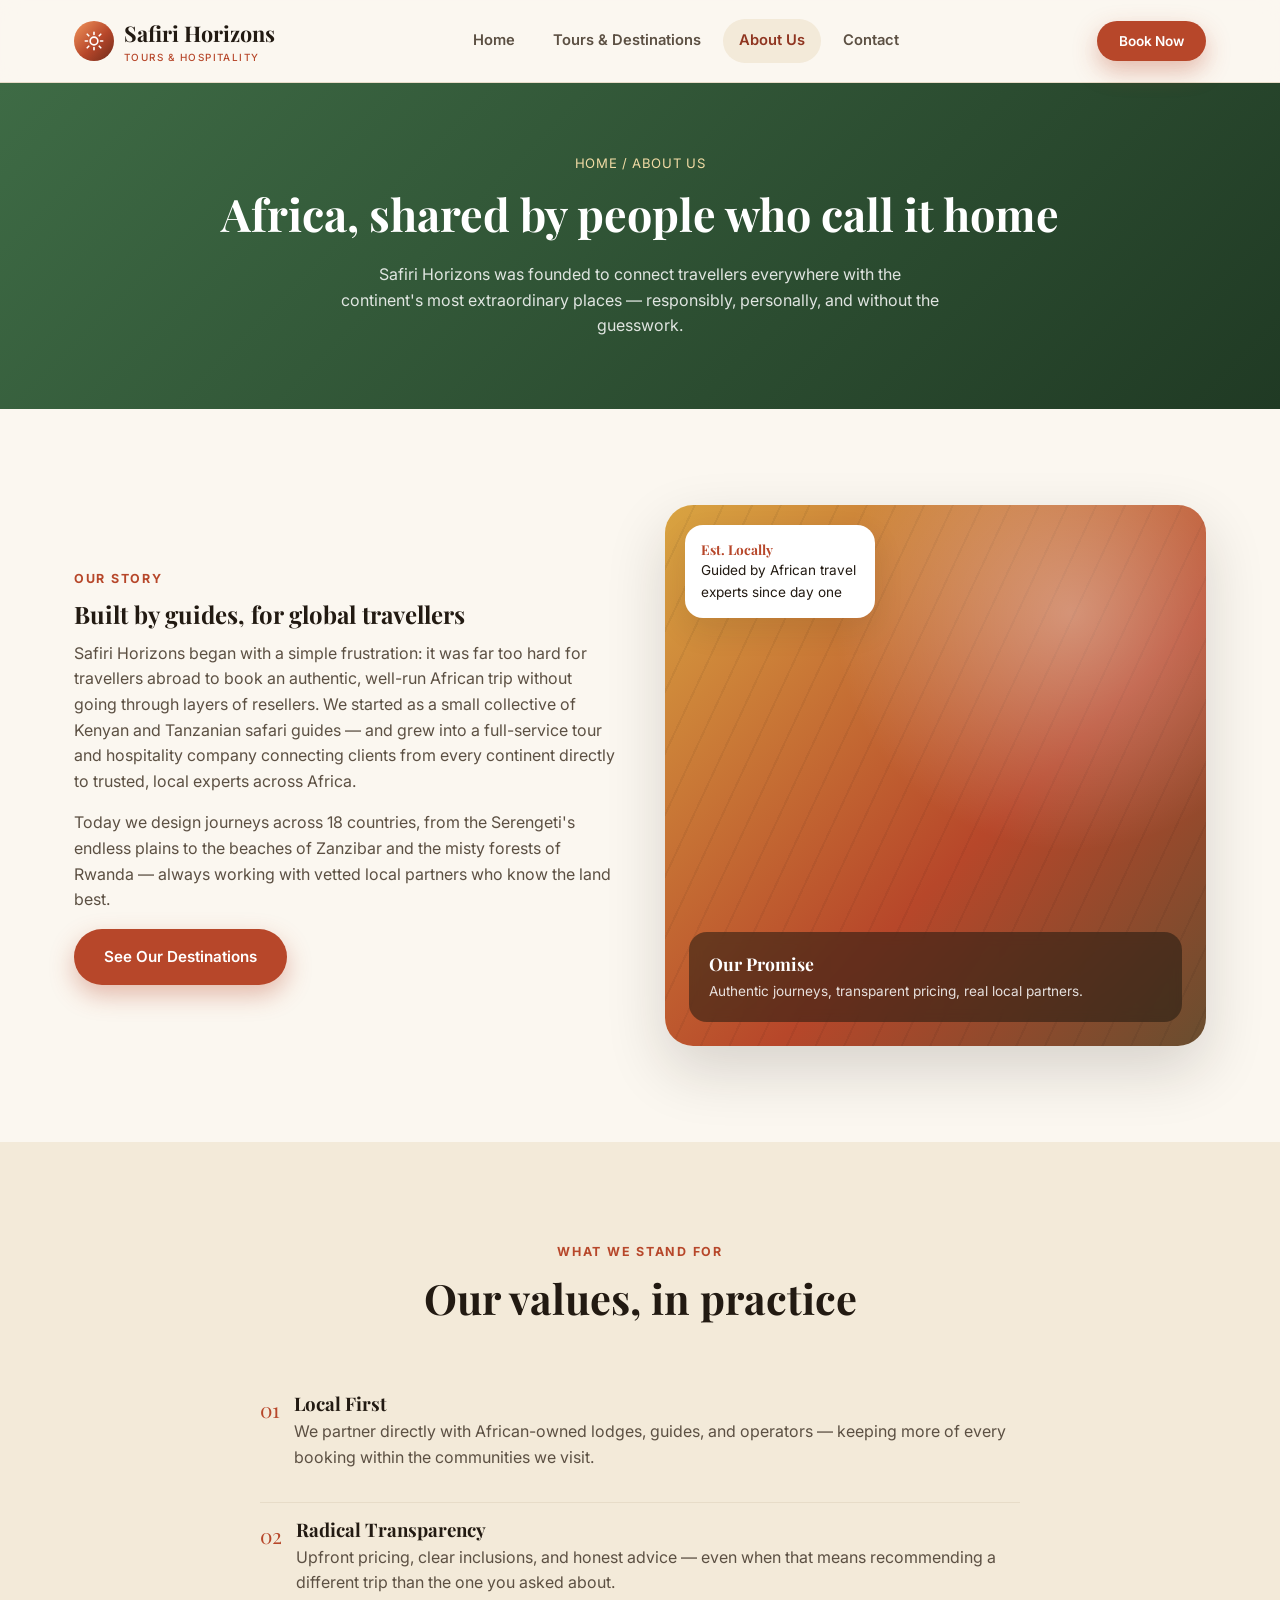
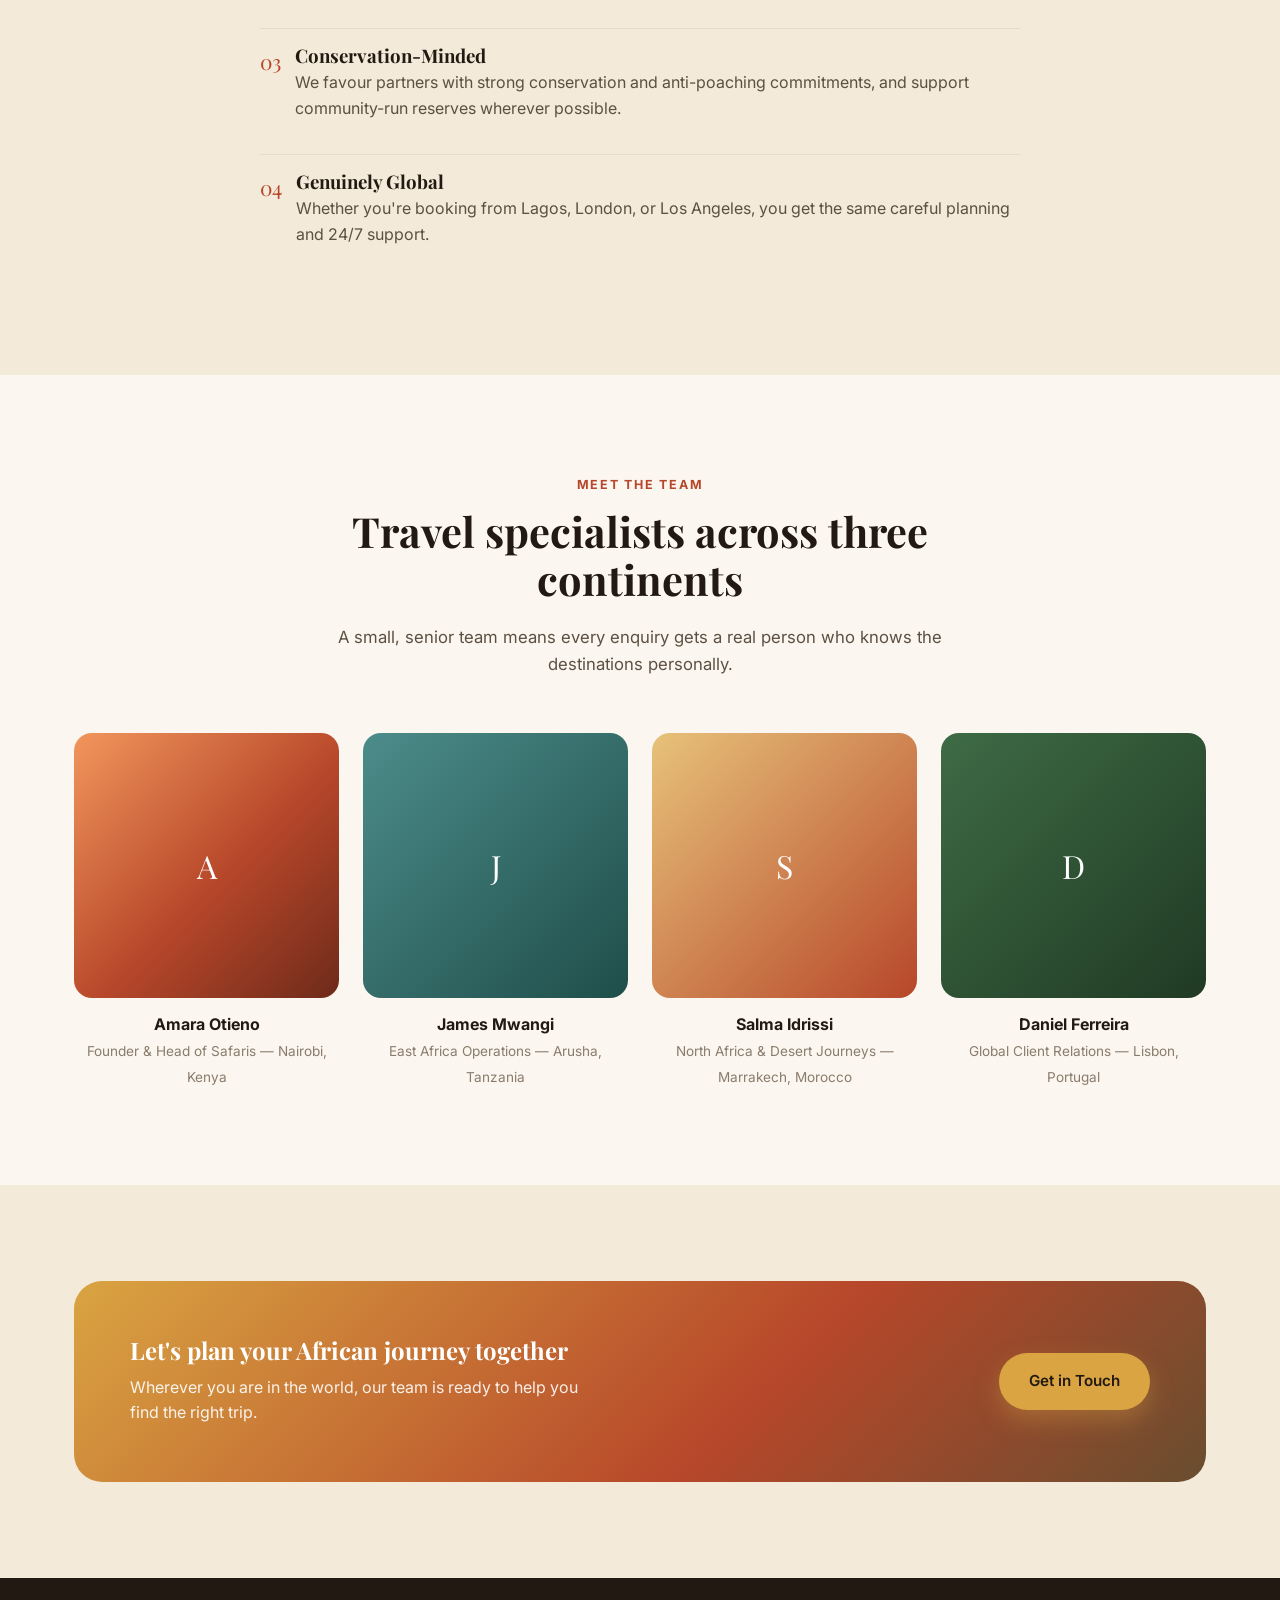
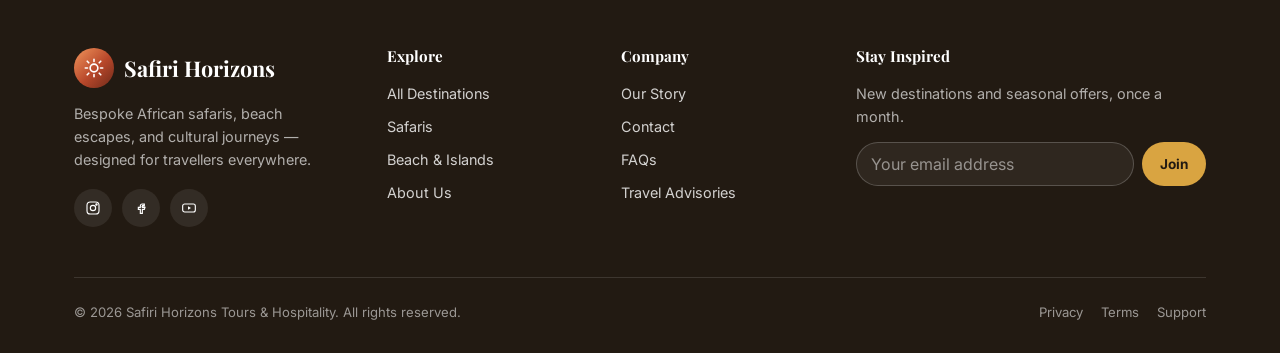
==== about.html @ d5311f16 "Build Safiri Horizons: a full tours & hospitality website Replace the placeholder portfolio page wit" ====
<!DOCTYPE html>
<html lang="en">
<head>
<meta charset="UTF-8">
<meta name="viewport" content="width=device-width, initial-scale=1.0">
<title>About Us — Safiri Horizons</title>
<meta name="description" content="Meet Safiri Horizons — a global tour operator specialising in bespoke African safaris, beach escapes, and cultural journeys.">
<meta name="theme-color" content="#B7472A">
<link rel="icon" href="data:image/svg+xml,%3Csvg xmlns='http://www.w3.org/2000/svg' viewBox='0 0 100 100'%3E%3Ccircle cx='50' cy='50' r='48' fill='%23B7472A'/%3E%3Ccircle cx='50' cy='50' r='24' fill='%23F1DBA5'/%3E%3C/svg%3E">
<link rel="preconnect" href="https://fonts.googleapis.com">
<link rel="preconnect" href="https://fonts.gstatic.com" crossorigin>
<link href="https://fonts.googleapis.com/css2?family=Playfair+Display:wght@600;700&family=Inter:wght@400;500;600;700&display=swap" rel="stylesheet">
<link rel="stylesheet" href="css/style.css">
</head>
<body>

<header class="site-header">
  <div class="container">
    <a href="index.html" class="brand">
      <span class="brand-mark">
        <svg viewBox="0 0 24 24" fill="none" stroke="#fff" stroke-width="1.8" stroke-linecap="round" stroke-linejoin="round"><circle cx="12" cy="12" r="4.2"/><path d="M12 2.5v2.4M12 19.1v2.4M4.6 4.6l1.7 1.7M17.7 17.7l1.7 1.7M2.5 12h2.4M19.1 12h2.4M4.6 19.4l1.7-1.7M17.7 6.3l1.7-1.7"/></svg>
      </span>
      <span>Safiri Horizons<small>Tours &amp; Hospitality</small></span>
    </a>
    <nav class="main-nav" id="main-nav">
      <a href="index.html">Home</a>
      <a href="tours.html">Tours &amp; Destinations</a>
      <a href="about.html" class="active">About Us</a>
      <a href="contact.html">Contact</a>
    </nav>
    <div class="header-actions">
      <button type="button" class="btn btn-primary btn-sm js-book-now-generic">Book Now</button>
      <button type="button" class="nav-toggle" aria-label="Toggle navigation" aria-controls="main-nav"><span></span></button>
    </div>
  </div>
</header>

<main>

  <section class="page-hero">
    <div class="container">
      <div class="breadcrumb">Home / About Us</div>
      <h1>Africa, shared by people who call it home</h1>
      <p>Safiri Horizons was founded to connect travellers everywhere with the continent's most extraordinary places — responsibly, personally, and without the guesswork.</p>
    </div>
  </section>

  <section class="section">
    <div class="container">
      <div class="split">
        <div>
          <span class="kicker">Our Story</span>
          <h2>Built by guides, for global travellers</h2>
          <p>Safiri Horizons began with a simple frustration: it was far too hard for travellers abroad to book an authentic, well-run African trip without going through layers of resellers. We started as a small collective of Kenyan and Tanzanian safari guides — and grew into a full-service tour and hospitality company connecting clients from every continent directly to trusted, local experts across Africa.</p>
          <p>Today we design journeys across 18 countries, from the Serengeti's endless plains to the beaches of Zanzibar and the misty forests of Rwanda — always working with vetted local partners who know the land best.</p>
          <div class="tour-actions">
            <a href="tours.html" class="btn btn-primary">See Our Destinations</a>
          </div>
        </div>
        <div>
          <div class="hero-visual" style="aspect-ratio:1/1;">
            <div class="hero-badge">
              <strong>Est. Locally</strong>
              Guided by African travel experts since day one
            </div>
            <div class="hero-visual-card">
              <strong>Our Promise</strong>
              <span>Authentic journeys, transparent pricing, real local partners.</span>
            </div>
          </div>
        </div>
      </div>
    </div>
  </section>

  <section class="section section-alt">
    <div class="container">
      <div class="section-head">
        <span class="kicker">What We Stand For</span>
        <h2>Our values, in practice</h2>
      </div>
      <ul class="value-list" style="max-width:760px;margin:0 auto;">
        <li><span class="value-num">01</span><div><h3 style="margin-bottom:4px;">Local First</h3><p>We partner directly with African-owned lodges, guides, and operators — keeping more of every booking within the communities we visit.</p></div></li>
        <li><span class="value-num">02</span><div><h3 style="margin-bottom:4px;">Radical Transparency</h3><p>Upfront pricing, clear inclusions, and honest advice — even when that means recommending a different trip than the one you asked about.</p></div></li>
        <li><span class="value-num">03</span><div><h3 style="margin-bottom:4px;">Conservation-Minded</h3><p>We favour partners with strong conservation and anti-poaching commitments, and support community-run reserves wherever possible.</p></div></li>
        <li><span class="value-num">04</span><div><h3 style="margin-bottom:4px;">Genuinely Global</h3><p>Whether you're booking from Lagos, London, or Los Angeles, you get the same careful planning and 24/7 support.</p></div></li>
      </ul>
    </div>
  </section>

  <section class="section">
    <div class="container">
      <div class="section-head">
        <span class="kicker">Meet the Team</span>
        <h2>Travel specialists across three continents</h2>
        <p>A small, senior team means every enquiry gets a real person who knows the destinations personally.</p>
      </div>
      <div class="team-grid">
        <div class="team-card reveal">
          <div class="team-avatar g-sunset">A</div>
          <strong>Amara Otieno</strong>
          <span>Founder &amp; Head of Safaris — Nairobi, Kenya</span>
        </div>
        <div class="team-card reveal">
          <div class="team-avatar g-ocean">J</div>
          <strong>James Mwangi</strong>
          <span>East Africa Operations — Arusha, Tanzania</span>
        </div>
        <div class="team-card reveal">
          <div class="team-avatar g-dune">S</div>
          <strong>Salma Idrissi</strong>
          <span>North Africa &amp; Desert Journeys — Marrakech, Morocco</span>
        </div>
        <div class="team-card reveal">
          <div class="team-avatar g-forest">D</div>
          <strong>Daniel Ferreira</strong>
          <span>Global Client Relations — Lisbon, Portugal</span>
        </div>
      </div>
    </div>
  </section>

  <section class="section section-alt">
    <div class="container">
      <div class="cta-banner reveal">
        <div>
          <h2>Let's plan your African journey together</h2>
          <p>Wherever you are in the world, our team is ready to help you find the right trip.</p>
        </div>
        <a href="contact.html" class="btn btn-accent">Get in Touch</a>
      </div>
    </div>
  </section>

</main>

<footer class="site-footer">
  <div class="container">
    <div class="footer-grid">
      <div class="footer-brand">
        <a href="index.html" class="brand" style="color:#fff;margin-bottom:14px;display:inline-flex;">
          <span class="brand-mark">
            <svg viewBox="0 0 24 24" fill="none" stroke="#fff" stroke-width="1.8" stroke-linecap="round" stroke-linejoin="round"><circle cx="12" cy="12" r="4.2"/><path d="M12 2.5v2.4M12 19.1v2.4M4.6 4.6l1.7 1.7M17.7 17.7l1.7 1.7M2.5 12h2.4M19.1 12h2.4M4.6 19.4l1.7-1.7M17.7 6.3l1.7-1.7"/></svg>
          </span>
          <span>Safiri Horizons</span>
        </a>
        <p>Bespoke African safaris, beach escapes, and cultural journeys — designed for travellers everywhere.</p>
        <div class="social-row">
          <a href="#" aria-label="Instagram"><svg viewBox="0 0 24 24" fill="none" stroke="#fff" stroke-width="1.7"><rect x="3" y="3" width="18" height="18" rx="5"/><circle cx="12" cy="12" r="4"/><circle cx="17.2" cy="6.8" r="1"/></svg></a>
          <a href="#" aria-label="Facebook"><svg viewBox="0 0 24 24" fill="none" stroke="#fff" stroke-width="1.7"><path d="M14 9h3V6h-3a3 3 0 0 0-3 3v2H8v3h3v6h3v-6h3l1-3h-4V9a1 1 0 0 1 1-1Z"/></svg></a>
          <a href="#" aria-label="YouTube"><svg viewBox="0 0 24 24" fill="none" stroke="#fff" stroke-width="1.7"><rect x="2.5" y="6" width="19" height="12" rx="3"/><path d="M10.5 9.5v5l4.5-2.5Z" fill="#fff" stroke="none"/></svg></a>
        </div>
      </div>
      <div>
        <h4>Explore</h4>
        <ul>
          <li><a href="tours.html">All Destinations</a></li>
          <li><a href="tours.html#tour-grid">Safaris</a></li>
          <li><a href="tours.html#tour-grid">Beach &amp; Islands</a></li>
          <li><a href="about.html">About Us</a></li>
        </ul>
      </div>
      <div>
        <h4>Company</h4>
        <ul>
          <li><a href="about.html">Our Story</a></li>
          <li><a href="contact.html">Contact</a></li>
          <li><a href="contact.html#faq">FAQs</a></li>
          <li><a href="contact.html">Travel Advisories</a></li>
        </ul>
      </div>
      <div>
        <h4>Stay Inspired</h4>
        <p style="font-size:0.9rem;color:rgba(255,255,255,0.65);">New destinations and seasonal offers, once a month.</p>
        <form class="newsletter-form" id="newsletter-form">
          <label for="newsletter-email" class="visually-hidden">Email address</label>
          <input id="newsletter-email" type="email" required placeholder="Your email address">
          <button type="submit" class="btn-sm">Join</button>
        </form>
      </div>
    </div>
    <div class="footer-bottom">
      <span>© <span id="year"></span> Safiri Horizons Tours &amp; Hospitality. All rights reserved.</span>
      <div class="footer-bottom-links">
        <a href="contact.html">Privacy</a>
        <a href="contact.html">Terms</a>
        <a href="contact.html">Support</a>
      </div>
    </div>
  </div>
</footer>

<div class="toast" id="toast"></div>

<!-- ===================== BOOKING MODAL ===================== -->
<div class="modal-overlay" id="booking-modal">
  <div class="modal-panel" role="dialog" aria-modal="true" aria-labelledby="modal-title-text">
    <button type="button" class="modal-close js-close-modal" aria-label="Close">✕</button>
    <div class="modal-header">
      <span class="kicker">Safiri Horizons</span>
      <h3 id="modal-title-text">Request This Journey</h3>
    </div>

    <div id="modal-detail" style="display:none;"></div>

    <div id="modal-form-pane">
      <form id="booking-form" novalidate>
        <div class="form-grid">
          <div class="field">
            <label for="booking-name">Full Name <span class="req">*</span></label>
            <input id="booking-name" name="name" type="text" required autocomplete="name">
          </div>
          <div class="field">
            <label for="booking-email">Email Address <span class="req">*</span></label>
            <input id="booking-email" name="email" type="email" required autocomplete="email">
          </div>
          <div class="field">
            <label for="booking-phone">Phone / WhatsApp</label>
            <input id="booking-phone" name="phone" type="tel" placeholder="+1 555 123 4567">
          </div>
          <div class="field">
            <label for="booking-country">Country of Residence <span class="req">*</span></label>
            <input id="booking-country" name="country" type="text" required autocomplete="country-name">
          </div>
          <div class="field full">
            <label for="booking-destination">Destination <span class="req">*</span></label>
            <select id="booking-destination" name="destination" required>
              <option value="" disabled selected>Select a destination</option>
            </select>
          </div>
          <div class="field">
            <label for="booking-travelers">Number of Travellers <span class="req">*</span></label>
            <input id="booking-travelers" name="travelers" type="number" min="1" max="20" value="2" required>
          </div>
          <div class="field">
            <label for="booking-month">Preferred Travel Month</label>
            <select id="booking-month" name="month">
              <option value="">Flexible / Not sure</option>
              <option>January</option><option>February</option><option>March</option>
              <option>April</option><option>May</option><option>June</option>
              <option>July</option><option>August</option><option>September</option>
              <option>October</option><option>November</option><option>December</option>
            </select>
          </div>
          <div class="field full">
            <label for="booking-budget">Approximate Budget (per person)</label>
            <select id="booking-budget" name="budget">
              <option value="">Prefer not to say</option>
              <option>Under $1,500</option>
              <option>$1,500 – $2,500</option>
              <option>$2,500 – $4,000</option>
              <option>$4,000+</option>
            </select>
          </div>
          <div class="field full">
            <label for="booking-message">Tell us more (dietary needs, special occasions, accessibility, etc.)</label>
            <textarea id="booking-message" name="message" rows="3"></textarea>
          </div>
        </div>
        <button type="submit" class="btn btn-primary btn-block">Submit Booking Request</button>
        <p class="form-note">We'll open your email app with this request pre-filled to <strong>bookings@safirihorizons.com</strong> — or reply within 24 hours if you email us directly.</p>
      </form>
    </div>

    <div class="form-success" id="modal-success">
      <div class="icon-ok"><svg viewBox="0 0 24 24" fill="none" stroke="currentColor" stroke-width="2.2" stroke-linecap="round" stroke-linejoin="round"><path d="M5 12l5 5L20 7"/></svg></div>
      <h3>Request Received!</h3>
      <p>Thank you for your interest in <strong id="success-destination"></strong>. Your reference number is:</p>
      <span class="ref-code" id="success-ref"></span>
      <p>A Safiri Horizons travel specialist will reach out within 24 hours. If your email app didn't open automatically, use the button below.</p>
      <div class="tour-actions" style="justify-content:center;">
        <a href="#" id="success-mailto" class="btn btn-outline">Email Us Directly</a>
        <button type="button" class="btn btn-primary js-close-modal">Done</button>
      </div>
    </div>
  </div>
</div>

<script src="js/main.js"></script>
</body>
</html>
---- css/style.css ----
/* ==========================================================================
   Safiri Horizons — Tours & Hospitality
   Stylesheet
   ========================================================================== */

:root {
  --color-bg: #FBF7F0;
  --color-bg-alt: #F3EAD9;
  --color-card: #FFFFFF;
  --color-ink: #221A12;
  --color-ink-soft: #5C5043;
  --color-ink-faint: #8A7C6C;
  --color-primary: #B7472A;
  --color-primary-dark: #8F3520;
  --color-primary-light: #E7C7BB;
  --color-secondary: #2F5233;
  --color-secondary-dark: #203A24;
  --color-accent: #D9A441;
  --color-accent-light: #F1DBA5;
  --color-sunset: #F2965C;
  --color-white: #FFFFFF;
  --color-border: #E7DCC8;

  --gradient-sunset: linear-gradient(135deg, #F2965C 0%, #B7472A 55%, #6E2A1A 100%);
  --gradient-savanna: linear-gradient(135deg, #D9A441 0%, #B7472A 60%, #2F5233 130%);
  --gradient-forest: linear-gradient(135deg, #3E6B45 0%, #203A24 100%);
  --gradient-gold: linear-gradient(135deg, #F1DBA5 0%, #D9A441 100%);
  --gradient-ocean: linear-gradient(135deg, #4C8C8A 0%, #1F4E4A 100%);
  --gradient-dune: linear-gradient(135deg, #E7C27A 0%, #B7472A 100%);

  --font-display: "Playfair Display", Georgia, "Times New Roman", serif;
  --font-body: "Inter", -apple-system, BlinkMacSystemFont, "Segoe UI", sans-serif;

  --radius-sm: 10px;
  --radius-md: 18px;
  --radius-lg: 28px;
  --radius-pill: 999px;

  --shadow-sm: 0 2px 10px rgba(34, 26, 18, 0.06);
  --shadow-md: 0 12px 30px rgba(34, 26, 18, 0.10);
  --shadow-lg: 0 24px 60px rgba(34, 26, 18, 0.16);

  --container: 1180px;
}

* { box-sizing: border-box; }
html { scroll-behavior: smooth; }

body {
  margin: 0;
  font-family: var(--font-body);
  color: var(--color-ink);
  background: var(--color-bg);
  line-height: 1.6;
  -webkit-font-smoothing: antialiased;
}

img { max-width: 100%; display: block; }
a { color: inherit; text-decoration: none; }
ul { list-style: none; margin: 0; padding: 0; }
button { font-family: inherit; cursor: pointer; }
input, select, textarea { font-family: inherit; font-size: 1rem; }

h1, h2, h3, h4 {
  font-family: var(--font-display);
  color: var(--color-ink);
  margin: 0 0 0.5em;
  line-height: 1.15;
  font-weight: 700;
}

p { margin: 0 0 1em; color: var(--color-ink-soft); }

.container {
  width: 100%;
  max-width: var(--container);
  margin: 0 auto;
  padding: 0 24px;
}

.visually-hidden {
  position: absolute !important;
  width: 1px; height: 1px;
  overflow: hidden;
  clip: rect(0 0 0 0);
  white-space: nowrap;
}

/* ---------- Buttons ---------- */
.btn {
  display: inline-flex;
  align-items: center;
  justify-content: center;
  gap: 8px;
  padding: 14px 28px;
  border-radius: var(--radius-pill);
  font-weight: 600;
  font-size: 0.95rem;
  border: 2px solid transparent;
  transition: transform 0.2s ease, box-shadow 0.2s ease, background 0.2s ease, color 0.2s ease;
  white-space: nowrap;
}
.btn:active { transform: translateY(1px); }

.btn-primary {
  background: var(--color-primary);
  color: var(--color-white);
  box-shadow: 0 10px 24px rgba(183, 71, 42, 0.35);
}
.btn-primary:hover { background: var(--color-primary-dark); box-shadow: 0 14px 30px rgba(183, 71, 42, 0.45); transform: translateY(-2px); }

.btn-accent {
  background: var(--color-accent);
  color: var(--color-ink);
  box-shadow: 0 10px 24px rgba(217, 164, 65, 0.35);
}
.btn-accent:hover { background: #c8932f; transform: translateY(-2px); }

.btn-outline {
  background: transparent;
  border-color: currentColor;
  color: var(--color-ink);
}
.btn-outline:hover { background: var(--color-ink); color: var(--color-white); }

.btn-outline-light {
  background: transparent;
  border-color: rgba(255,255,255,0.7);
  color: var(--color-white);
}
.btn-outline-light:hover { background: var(--color-white); color: var(--color-ink); }

.btn-sm { padding: 10px 20px; font-size: 0.85rem; }
.btn-block { width: 100%; }

/* ---------- Header ---------- */
.site-header {
  position: sticky;
  top: 0;
  z-index: 200;
  background: rgba(251, 247, 240, 0.9);
  backdrop-filter: blur(10px);
  border-bottom: 1px solid var(--color-border);
}
.site-header .container {
  display: flex;
  align-items: center;
  justify-content: space-between;
  height: 82px;
}

.brand {
  display: flex;
  align-items: center;
  gap: 10px;
  font-family: var(--font-display);
  font-weight: 700;
  font-size: 1.35rem;
  color: var(--color-ink);
}
.brand-mark {
  width: 40px; height: 40px;
  border-radius: 50%;
  background: var(--gradient-sunset);
  display: flex; align-items: center; justify-content: center;
  flex-shrink: 0;
}
.brand-mark svg { width: 22px; height: 22px; }
.brand span small {
  display: block;
  font-family: var(--font-body);
  font-weight: 500;
  font-size: 0.62rem;
  letter-spacing: 0.14em;
  text-transform: uppercase;
  color: var(--color-primary);
}

.main-nav {
  display: flex;
  align-items: center;
  gap: 6px;
}
.main-nav a {
  padding: 10px 16px;
  border-radius: var(--radius-pill);
  font-weight: 600;
  font-size: 0.92rem;
  color: var(--color-ink-soft);
  transition: background 0.2s, color 0.2s;
}
.main-nav a:hover,
.main-nav a.active {
  background: var(--color-bg-alt);
  color: var(--color-primary-dark);
}

.header-actions { display: flex; align-items: center; gap: 12px; }

.nav-toggle {
  display: none;
  background: none;
  border: none;
  width: 44px; height: 44px;
  border-radius: 10px;
  align-items: center;
  justify-content: center;
}
.nav-toggle:hover { background: var(--color-bg-alt); }
.nav-toggle span,
.nav-toggle span::before,
.nav-toggle span::after {
  content: "";
  display: block;
  width: 22px;
  height: 2px;
  background: var(--color-ink);
  position: relative;
  transition: 0.2s;
}
.nav-toggle span::before { position: absolute; top: -7px; }
.nav-toggle span::after { position: absolute; top: 7px; }

/* ---------- Hero ---------- */
.hero {
  position: relative;
  overflow: hidden;
  background: var(--gradient-sunset);
  color: var(--color-white);
  padding: 110px 0 160px;
}
.hero-sun {
  position: absolute;
  top: -60px; right: -60px;
  width: 320px; height: 320px;
  border-radius: 50%;
  background: radial-gradient(circle at 35% 35%, #FFE7B0, #D9A441 55%, rgba(217,164,65,0) 75%);
  opacity: 0.9;
}
.hero-skyline {
  position: absolute;
  left: 0; right: 0; bottom: -2px;
  width: 100%; height: auto;
  color: var(--color-bg);
}
.hero .container {
  position: relative;
  z-index: 2;
  display: grid;
  grid-template-columns: 1.1fr 0.9fr;
  gap: 40px;
  align-items: center;
}
.hero-kicker {
  display: inline-flex;
  align-items: center;
  gap: 8px;
  background: rgba(255,255,255,0.16);
  border: 1px solid rgba(255,255,255,0.35);
  padding: 8px 16px;
  border-radius: var(--radius-pill);
  font-size: 0.8rem;
  font-weight: 700;
  letter-spacing: 0.08em;
  text-transform: uppercase;
  margin-bottom: 24px;
}
.hero h1 {
  color: var(--color-white);
  font-size: clamp(2.4rem, 5vw, 3.8rem);
  margin-bottom: 20px;
}
.hero h1 em {
  font-style: italic;
  color: var(--color-accent-light);
}
.hero-lead {
  color: rgba(255,255,255,0.92);
  font-size: 1.15rem;
  max-width: 46ch;
  margin-bottom: 32px;
}
.hero-cta { display: flex; flex-wrap: wrap; gap: 14px; margin-bottom: 40px; }

.hero-trust {
  display: flex;
  flex-wrap: wrap;
  gap: 28px;
}
.hero-trust div strong {
  display: block;
  font-family: var(--font-display);
  font-size: 1.6rem;
}
.hero-trust div span {
  font-size: 0.8rem;
  text-transform: uppercase;
  letter-spacing: 0.06em;
  color: rgba(255,255,255,0.8);
}

.hero-visual {
  position: relative;
  aspect-ratio: 4/5;
  border-radius: var(--radius-lg);
  background: var(--gradient-savanna);
  box-shadow: var(--shadow-lg);
  overflow: hidden;
  display: flex;
  align-items: flex-end;
  padding: 24px;
}
.hero-visual::before {
  content: "";
  position: absolute; inset: 0;
  background:
    radial-gradient(circle at 75% 20%, rgba(255,255,255,0.35), transparent 40%),
    repeating-linear-gradient(115deg, rgba(0,0,0,0.05) 0 2px, transparent 2px 26px);
}
.hero-visual-card {
  position: relative;
  z-index: 2;
  background: rgba(34,26,18,0.55);
  backdrop-filter: blur(6px);
  color: var(--color-white);
  border-radius: var(--radius-md);
  padding: 18px 20px;
  width: 100%;
}
.hero-visual-card strong { display: block; font-family: var(--font-display); font-size: 1.1rem; }
.hero-visual-card span { font-size: 0.85rem; color: rgba(255,255,255,0.85); }
.hero-badge {
  position: absolute;
  top: 20px; left: 20px;
  z-index: 2;
  background: var(--color-white);
  color: var(--color-ink);
  border-radius: var(--radius-md);
  padding: 14px 16px;
  box-shadow: var(--shadow-md);
  font-size: 0.85rem;
  max-width: 190px;
}
.hero-badge strong { display: block; font-family: var(--font-display); color: var(--color-primary); }

/* ---------- Section basics ---------- */
.section { padding: 96px 0; }
.section-alt { background: var(--color-bg-alt); }
.section-dark {
  background: var(--gradient-forest);
  color: var(--color-white);
}
.section-dark h2, .section-dark h3 { color: var(--color-white); }
.section-dark p { color: rgba(255,255,255,0.8); }

.section-head {
  max-width: 640px;
  margin: 0 auto 56px;
  text-align: center;
}
.kicker {
  display: inline-block;
  font-weight: 700;
  font-size: 0.78rem;
  letter-spacing: 0.14em;
  text-transform: uppercase;
  color: var(--color-primary);
  margin-bottom: 12px;
}
.section-dark .kicker { color: var(--color-accent-light); }
.section-head h2 { font-size: clamp(1.8rem, 3.4vw, 2.6rem); }
.section-head p { font-size: 1.05rem; }

/* ---------- Stats strip ---------- */
.stats-strip {
  background: var(--color-ink);
  color: var(--color-white);
  padding: 36px 0;
}
.stats-strip .container {
  display: grid;
  grid-template-columns: repeat(4, 1fr);
  gap: 20px;
  text-align: center;
}
.stats-strip strong {
  display: block;
  font-family: var(--font-display);
  font-size: 2rem;
  color: var(--color-accent);
}
.stats-strip span {
  font-size: 0.82rem;
  letter-spacing: 0.04em;
  text-transform: uppercase;
  color: rgba(255,255,255,0.75);
}

/* ---------- Destination / tour cards ---------- */
.grid {
  display: grid;
  gap: 30px;
}
.grid-3 { grid-template-columns: repeat(3, 1fr); }
.grid-2 { grid-template-columns: repeat(2, 1fr); }

.tour-card {
  background: var(--color-card);
  border-radius: var(--radius-lg);
  overflow: hidden;
  box-shadow: var(--shadow-sm);
  transition: transform 0.25s ease, box-shadow 0.25s ease;
  display: flex;
  flex-direction: column;
  border: 1px solid var(--color-border);
}
.tour-card:hover { transform: translateY(-6px); box-shadow: var(--shadow-lg); }

.tour-media {
  position: relative;
  height: 210px;
  display: flex;
  align-items: flex-end;
  padding: 16px;
  color: var(--color-white);
}
.tour-media svg { width: 46px; height: 46px; opacity: 0.9; }
.tour-media-top {
  position: absolute;
  top: 14px; left: 14px; right: 14px;
  display: flex;
  justify-content: space-between;
  align-items: flex-start;
}
.tag-pill {
  background: rgba(255,255,255,0.92);
  color: var(--color-ink);
  font-size: 0.72rem;
  font-weight: 700;
  text-transform: uppercase;
  letter-spacing: 0.05em;
  padding: 6px 12px;
  border-radius: var(--radius-pill);
}
.price-pill {
  background: rgba(34,26,18,0.55);
  backdrop-filter: blur(4px);
  color: var(--color-white);
  font-size: 0.78rem;
  font-weight: 700;
  padding: 6px 12px;
  border-radius: var(--radius-pill);
}

.tour-body { padding: 22px 22px 24px; flex: 1; display: flex; flex-direction: column; }
.tour-country {
  font-size: 0.78rem;
  font-weight: 700;
  letter-spacing: 0.08em;
  text-transform: uppercase;
  color: var(--color-primary);
  margin-bottom: 6px;
}
.tour-body h3 { font-size: 1.3rem; margin-bottom: 8px; }
.tour-body p { font-size: 0.94rem; margin-bottom: 14px; }

.tour-meta {
  display: flex;
  gap: 16px;
  font-size: 0.82rem;
  color: var(--color-ink-faint);
  margin-bottom: 18px;
  flex-wrap: wrap;
}
.tour-meta span { display: inline-flex; align-items: center; gap: 6px; }
.tour-meta svg { width: 15px; height: 15px; }

.tour-actions {
  margin-top: auto;
  display: flex;
  gap: 10px;
}

/* gradient variants for media backgrounds */
.g-sunset { background: var(--gradient-sunset); }
.g-savanna { background: var(--gradient-savanna); }
.g-forest { background: var(--gradient-forest); }
.g-gold { background: var(--gradient-gold); color: var(--color-ink); }
.g-ocean { background: var(--gradient-ocean); }
.g-dune { background: var(--gradient-dune); }

/* ---------- Filters ---------- */
.filter-bar {
  display: flex;
  flex-wrap: wrap;
  gap: 10px;
  justify-content: center;
  margin-bottom: 44px;
}
.filter-btn {
  background: var(--color-card);
  border: 1px solid var(--color-border);
  padding: 10px 20px;
  border-radius: var(--radius-pill);
  font-weight: 600;
  font-size: 0.88rem;
  color: var(--color-ink-soft);
  transition: 0.2s;
}
.filter-btn:hover { border-color: var(--color-primary); color: var(--color-primary); }
.filter-btn.active { background: var(--color-primary); border-color: var(--color-primary); color: var(--color-white); }

.search-row {
  max-width: 480px;
  margin: 0 auto 32px;
  position: relative;
}
.search-row input {
  width: 100%;
  padding: 14px 18px 14px 46px;
  border-radius: var(--radius-pill);
  border: 1px solid var(--color-border);
  background: var(--color-card);
}
.search-row svg {
  position: absolute; left: 18px; top: 50%; transform: translateY(-50%);
  width: 18px; height: 18px; color: var(--color-ink-faint);
}

.empty-state {
  text-align: center;
  padding: 60px 20px;
  color: var(--color-ink-faint);
  display: none;
}
.empty-state.show { display: block; }

/* ---------- Why us / features ---------- */
.feature-grid {
  display: grid;
  grid-template-columns: repeat(4, 1fr);
  gap: 26px;
}
.feature-card {
  background: var(--color-card);
  border-radius: var(--radius-md);
  padding: 28px 24px;
  border: 1px solid var(--color-border);
}
.feature-icon {
  width: 52px; height: 52px;
  border-radius: 14px;
  background: var(--gradient-gold);
  display: flex; align-items: center; justify-content: center;
  margin-bottom: 18px;
}
.feature-icon svg { width: 26px; height: 26px; color: var(--color-primary-dark); }
.feature-card h3 { font-size: 1.05rem; margin-bottom: 8px; }
.feature-card p { font-size: 0.92rem; margin: 0; }

/* ---------- Process steps ---------- */
.steps {
  display: grid;
  grid-template-columns: repeat(4, 1fr);
  gap: 24px;
  counter-reset: step;
}
.step {
  position: relative;
  padding: 30px 22px;
  border-radius: var(--radius-md);
  background: rgba(255,255,255,0.06);
  border: 1px solid rgba(255,255,255,0.15);
}
.step::before {
  counter-increment: step;
  content: counter(step, decimal-leading-zero);
  font-family: var(--font-display);
  font-size: 2rem;
  color: var(--color-accent);
  display: block;
  margin-bottom: 14px;
}
.step h3 { font-size: 1.05rem; }
.step p { font-size: 0.9rem; margin: 0; }

/* ---------- Testimonials ---------- */
.testimonial-grid {
  display: grid;
  grid-template-columns: repeat(3, 1fr);
  gap: 26px;
}
.testimonial-card {
  background: var(--color-card);
  border-radius: var(--radius-md);
  padding: 28px;
  border: 1px solid var(--color-border);
  box-shadow: var(--shadow-sm);
}
.stars { color: var(--color-accent); letter-spacing: 2px; margin-bottom: 14px; font-size: 1rem; }
.testimonial-card p { font-style: italic; color: var(--color-ink); }
.testimonial-person { display: flex; align-items: center; gap: 12px; margin-top: 18px; }
.avatar-dot {
  width: 44px; height: 44px;
  border-radius: 50%;
  display: flex; align-items: center; justify-content: center;
  color: var(--color-white);
  font-family: var(--font-display);
  font-weight: 700;
  flex-shrink: 0;
}
.testimonial-person strong { display: block; font-size: 0.92rem; }
.testimonial-person span { font-size: 0.78rem; color: var(--color-ink-faint); }

/* ---------- CTA banner ---------- */
.cta-banner {
  background: var(--gradient-savanna);
  border-radius: var(--radius-lg);
  padding: 56px;
  color: var(--color-white);
  display: flex;
  align-items: center;
  justify-content: space-between;
  gap: 30px;
  flex-wrap: wrap;
}
.cta-banner h2 { color: var(--color-white); margin-bottom: 10px; }
.cta-banner p { color: rgba(255,255,255,0.9); margin: 0; max-width: 46ch; }

/* ---------- Forms ---------- */
.form-grid {
  display: grid;
  grid-template-columns: repeat(2, 1fr);
  gap: 18px;
}
.field { display: flex; flex-direction: column; gap: 6px; margin-bottom: 18px; }
.field.full { grid-column: 1 / -1; }
.field label { font-size: 0.85rem; font-weight: 600; color: var(--color-ink); }
.field .req { color: var(--color-primary); }
.field input,
.field select,
.field textarea {
  padding: 13px 16px;
  border-radius: var(--radius-sm);
  border: 1px solid var(--color-border);
  background: var(--color-white);
  color: var(--color-ink);
}
.field input:focus,
.field select:focus,
.field textarea:focus {
  outline: none;
  border-color: var(--color-primary);
  box-shadow: 0 0 0 3px rgba(183, 71, 42, 0.15);
}
.field textarea { resize: vertical; min-height: 100px; }
.field small { color: var(--color-ink-faint); font-size: 0.78rem; }
.form-note {
  font-size: 0.82rem;
  color: var(--color-ink-faint);
  margin-top: 4px;
}

.form-success {
  display: none;
  text-align: center;
  padding: 30px 10px 10px;
}
.form-success.show { display: block; }
.form-success .icon-ok {
  width: 64px; height: 64px;
  border-radius: 50%;
  background: var(--color-secondary);
  color: var(--color-white);
  display: flex; align-items: center; justify-content: center;
  margin: 0 auto 18px;
}
.form-success .icon-ok svg { width: 30px; height: 30px; }
.ref-code {
  display: inline-block;
  background: var(--color-bg-alt);
  padding: 8px 16px;
  border-radius: var(--radius-pill);
  font-weight: 700;
  letter-spacing: 0.06em;
  margin: 10px 0 18px;
}

/* ---------- Modal ---------- */
.modal-overlay {
  position: fixed; inset: 0;
  background: rgba(20, 15, 10, 0.6);
  display: none;
  align-items: flex-start;
  justify-content: center;
  padding: 40px 16px;
  overflow-y: auto;
  z-index: 500;
}
.modal-overlay.open { display: flex; }
.modal-panel {
  background: var(--color-bg);
  border-radius: var(--radius-lg);
  max-width: 760px;
  width: 100%;
  padding: 36px;
  position: relative;
  box-shadow: var(--shadow-lg);
  margin: auto 0;
}
.modal-close {
  position: absolute;
  top: 18px; right: 18px;
  width: 38px; height: 38px;
  border-radius: 50%;
  background: var(--color-bg-alt);
  border: none;
  display: flex; align-items: center; justify-content: center;
}
.modal-close:hover { background: var(--color-primary); color: var(--color-white); }
.modal-header { margin-bottom: 24px; padding-right: 40px; }
.modal-header .kicker { margin-bottom: 6px; }

/* ---------- Detail sheet inside modal ---------- */
.detail-highlights {
  display: grid;
  grid-template-columns: repeat(2, 1fr);
  gap: 8px 20px;
  margin: 16px 0 24px;
}
.detail-highlights li {
  font-size: 0.9rem;
  color: var(--color-ink-soft);
  display: flex;
  gap: 8px;
}
.detail-highlights li::before {
  content: "";
  width: 6px; height: 6px;
  border-radius: 50%;
  background: var(--color-primary);
  margin-top: 8px;
  flex-shrink: 0;
}

/* ---------- Page hero (interior pages) ---------- */
.page-hero {
  background: var(--gradient-forest);
  color: var(--color-white);
  padding: 70px 0;
  text-align: center;
}
.page-hero h1 { color: var(--color-white); font-size: clamp(2rem, 4vw, 2.8rem); }
.page-hero p { color: rgba(255,255,255,0.85); max-width: 60ch; margin: 0 auto; }
.breadcrumb {
  font-size: 0.82rem;
  letter-spacing: 0.05em;
  text-transform: uppercase;
  color: var(--color-accent-light);
  margin-bottom: 14px;
}

/* ---------- About page bits ---------- */
.split {
  display: grid;
  grid-template-columns: 1fr 1fr;
  gap: 50px;
  align-items: center;
}
.value-list li {
  display: flex;
  gap: 14px;
  padding: 16px 0;
  border-bottom: 1px solid var(--color-border);
}
.value-list li:last-child { border-bottom: none; }
.value-num {
  font-family: var(--font-display);
  color: var(--color-primary);
  font-size: 1.3rem;
  flex-shrink: 0;
}
.team-grid { display: grid; grid-template-columns: repeat(4, 1fr); gap: 24px; }
.team-card { text-align: center; }
.team-avatar {
  width: 100%;
  aspect-ratio: 1;
  border-radius: var(--radius-md);
  margin-bottom: 14px;
  display: flex; align-items: center; justify-content: center;
  color: var(--color-white);
  font-family: var(--font-display);
  font-size: 2rem;
}
.team-card strong { display: block; }
.team-card span { font-size: 0.85rem; color: var(--color-ink-faint); }

/* ---------- Contact page ---------- */
.contact-grid {
  display: grid;
  grid-template-columns: 1.1fr 0.9fr;
  gap: 46px;
}
.contact-info-card {
  background: var(--color-card);
  border: 1px solid var(--color-border);
  border-radius: var(--radius-md);
  padding: 24px;
  margin-bottom: 18px;
  display: flex;
  gap: 16px;
}
.contact-info-card .ic {
  width: 44px; height: 44px;
  border-radius: 12px;
  background: var(--gradient-gold);
  display: flex; align-items: center; justify-content: center;
  flex-shrink: 0;
}
.contact-info-card .ic svg { width: 22px; height: 22px; color: var(--color-primary-dark); }
.faq-item { border-bottom: 1px solid var(--color-border); padding: 18px 0; }
.faq-item h4 { font-size: 1rem; margin-bottom: 6px; }
.faq-item p { margin: 0; font-size: 0.92rem; }

/* ---------- Footer ---------- */
.site-footer {
  background: var(--color-ink);
  color: rgba(255,255,255,0.8);
  padding: 70px 0 30px;
}
.footer-grid {
  display: grid;
  grid-template-columns: 1.4fr 1fr 1fr 1.2fr;
  gap: 40px;
  margin-bottom: 50px;
}
.footer-grid h4 {
  color: var(--color-white);
  font-size: 0.95rem;
  margin-bottom: 16px;
}
.footer-grid ul li { margin-bottom: 10px; font-size: 0.9rem; }
.footer-grid ul li a:hover { color: var(--color-accent); }
.footer-brand p { color: rgba(255,255,255,0.65); font-size: 0.9rem; max-width: 34ch; }
.social-row { display: flex; gap: 10px; margin-top: 18px; }
.social-row a {
  width: 38px; height: 38px;
  border-radius: 50%;
  background: rgba(255,255,255,0.08);
  display: flex; align-items: center; justify-content: center;
}
.social-row a:hover { background: var(--color-primary); }
.social-row svg { width: 16px; height: 16px; }

.newsletter-form { display: flex; gap: 8px; margin-top: 6px; }
.newsletter-form input {
  flex: 1;
  padding: 11px 14px;
  border-radius: var(--radius-pill);
  border: 1px solid rgba(255,255,255,0.2);
  background: rgba(255,255,255,0.06);
  color: var(--color-white);
}
.newsletter-form input::placeholder { color: rgba(255,255,255,0.5); }
.newsletter-form button {
  background: var(--color-accent);
  color: var(--color-ink);
  border: none;
  border-radius: var(--radius-pill);
  padding: 0 18px;
  font-weight: 700;
}

.footer-bottom {
  border-top: 1px solid rgba(255,255,255,0.12);
  padding-top: 24px;
  display: flex;
  justify-content: space-between;
  flex-wrap: wrap;
  gap: 12px;
  font-size: 0.82rem;
  color: rgba(255,255,255,0.55);
}
.footer-bottom-links { display: flex; gap: 18px; }

/* ---------- Reveal animation ---------- */
.reveal {
  opacity: 0;
  transform: translateY(24px);
  transition: opacity 0.6s ease, transform 0.6s ease;
}
.reveal.in { opacity: 1; transform: translateY(0); }

/* ---------- Toast ---------- */
.toast {
  position: fixed;
  bottom: 24px; left: 50%;
  transform: translate(-50%, 20px);
  background: var(--color-ink);
  color: var(--color-white);
  padding: 14px 22px;
  border-radius: var(--radius-pill);
  font-size: 0.88rem;
  box-shadow: var(--shadow-md);
  opacity: 0;
  pointer-events: none;
  transition: 0.3s;
  z-index: 600;
}
.toast.show { opacity: 1; transform: translate(-50%, 0); }

/* ==========================================================================
   Responsive
   ========================================================================== */
@media (max-width: 980px) {
  .grid-3 { grid-template-columns: repeat(2, 1fr); }
  .feature-grid { grid-template-columns: repeat(2, 1fr); }
  .steps { grid-template-columns: repeat(2, 1fr); }
  .testimonial-grid { grid-template-columns: 1fr 1fr; }
  .team-grid { grid-template-columns: repeat(2, 1fr); }
  .footer-grid { grid-template-columns: 1fr 1fr; }
  .hero .container { grid-template-columns: 1fr; }
  .hero-visual { max-width: 460px; }
  .split { grid-template-columns: 1fr; }
  .contact-grid { grid-template-columns: 1fr; }
  .stats-strip .container { grid-template-columns: repeat(2, 1fr); }
}

@media (max-width: 680px) {
  .main-nav, .header-actions .btn { display: none; }
  .nav-toggle { display: flex; }
  .site-header.nav-open .main-nav {
    display: flex;
    position: absolute;
    top: 82px; left: 0; right: 0;
    background: var(--color-bg);
    flex-direction: column;
    padding: 12px 24px 24px;
    border-bottom: 1px solid var(--color-border);
  }
  .grid-3, .grid-2 { grid-template-columns: 1fr; }
  .feature-grid { grid-template-columns: 1fr; }
  .steps { grid-template-columns: 1fr; }
  .testimonial-grid { grid-template-columns: 1fr; }
  .team-grid { grid-template-columns: 1fr; }
  .footer-grid { grid-template-columns: 1fr; }
  .form-grid { grid-template-columns: 1fr; }
  .cta-banner { padding: 36px; text-align: center; justify-content: center; }
  .section { padding: 64px 0; }
  .hero { padding: 80px 0 110px; }
  .modal-panel { padding: 26px; }
  .stats-strip .container { grid-template-columns: 1fr 1fr; }
}
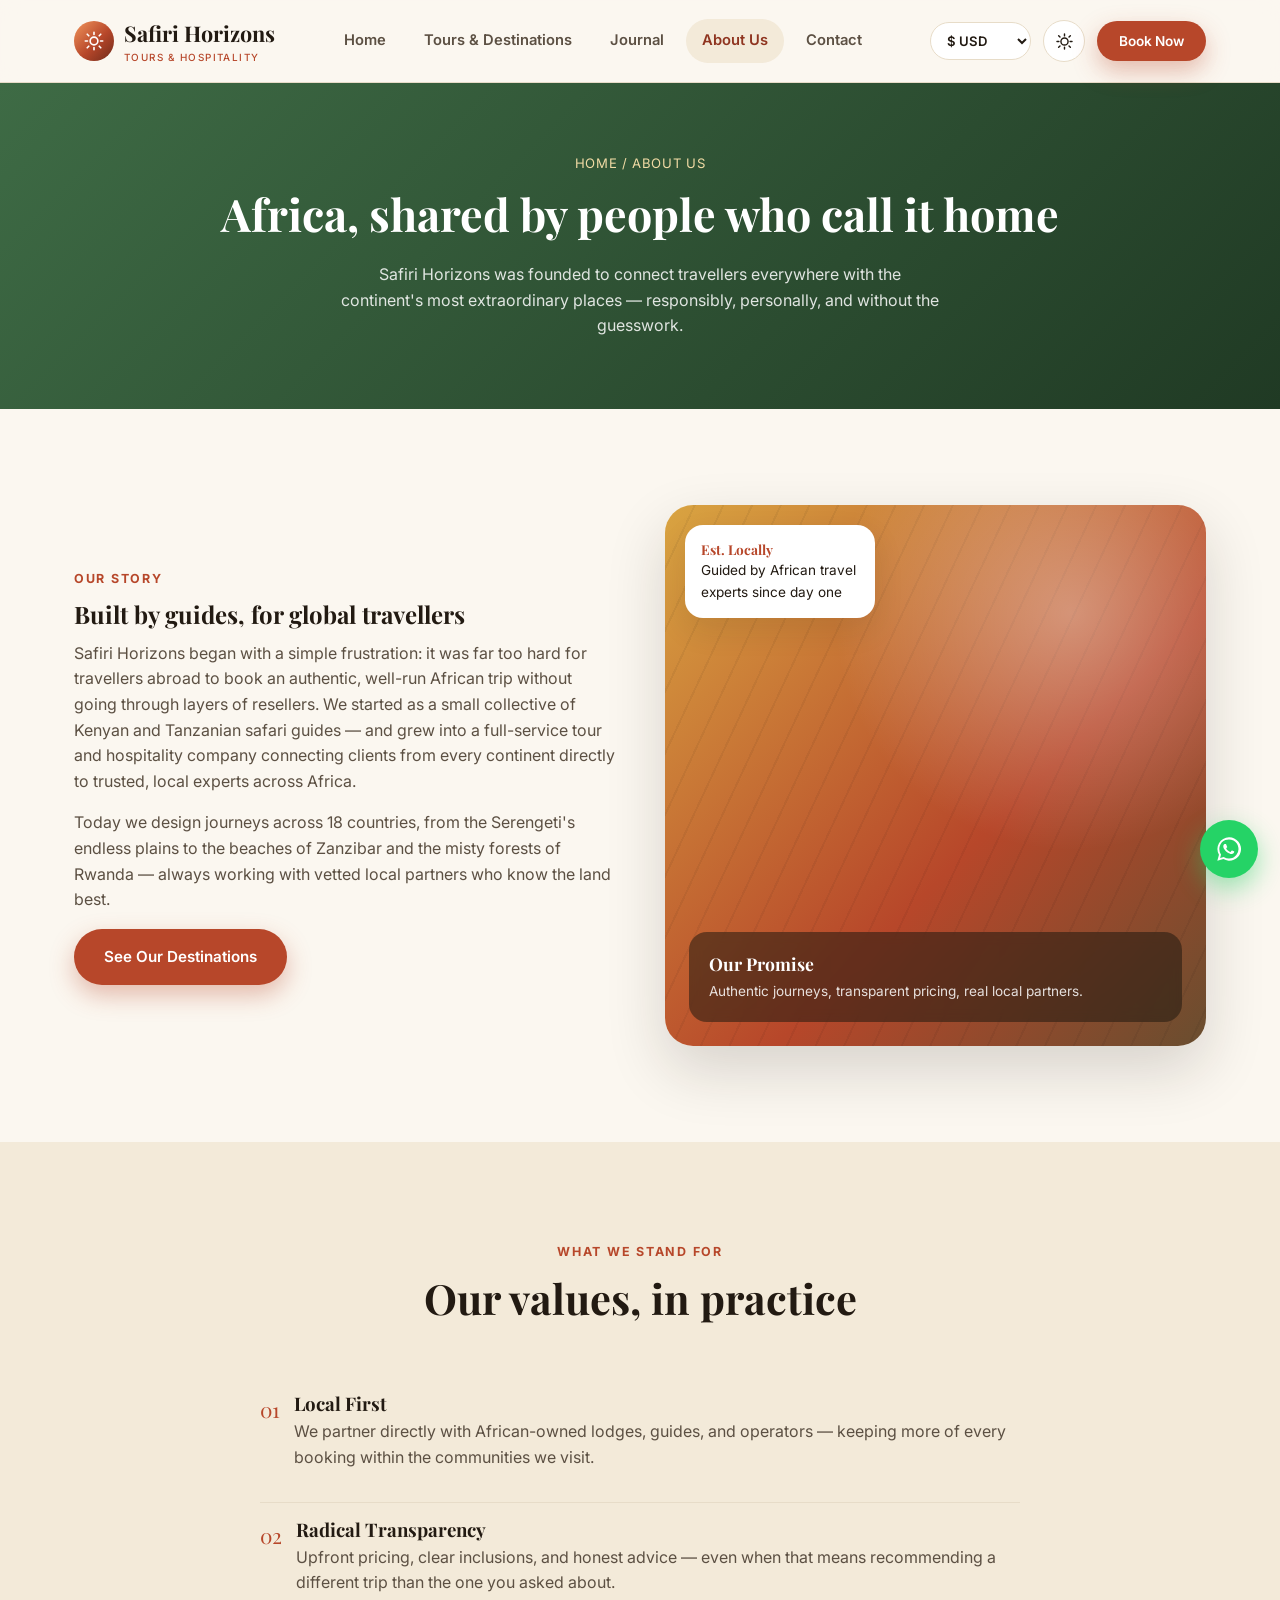
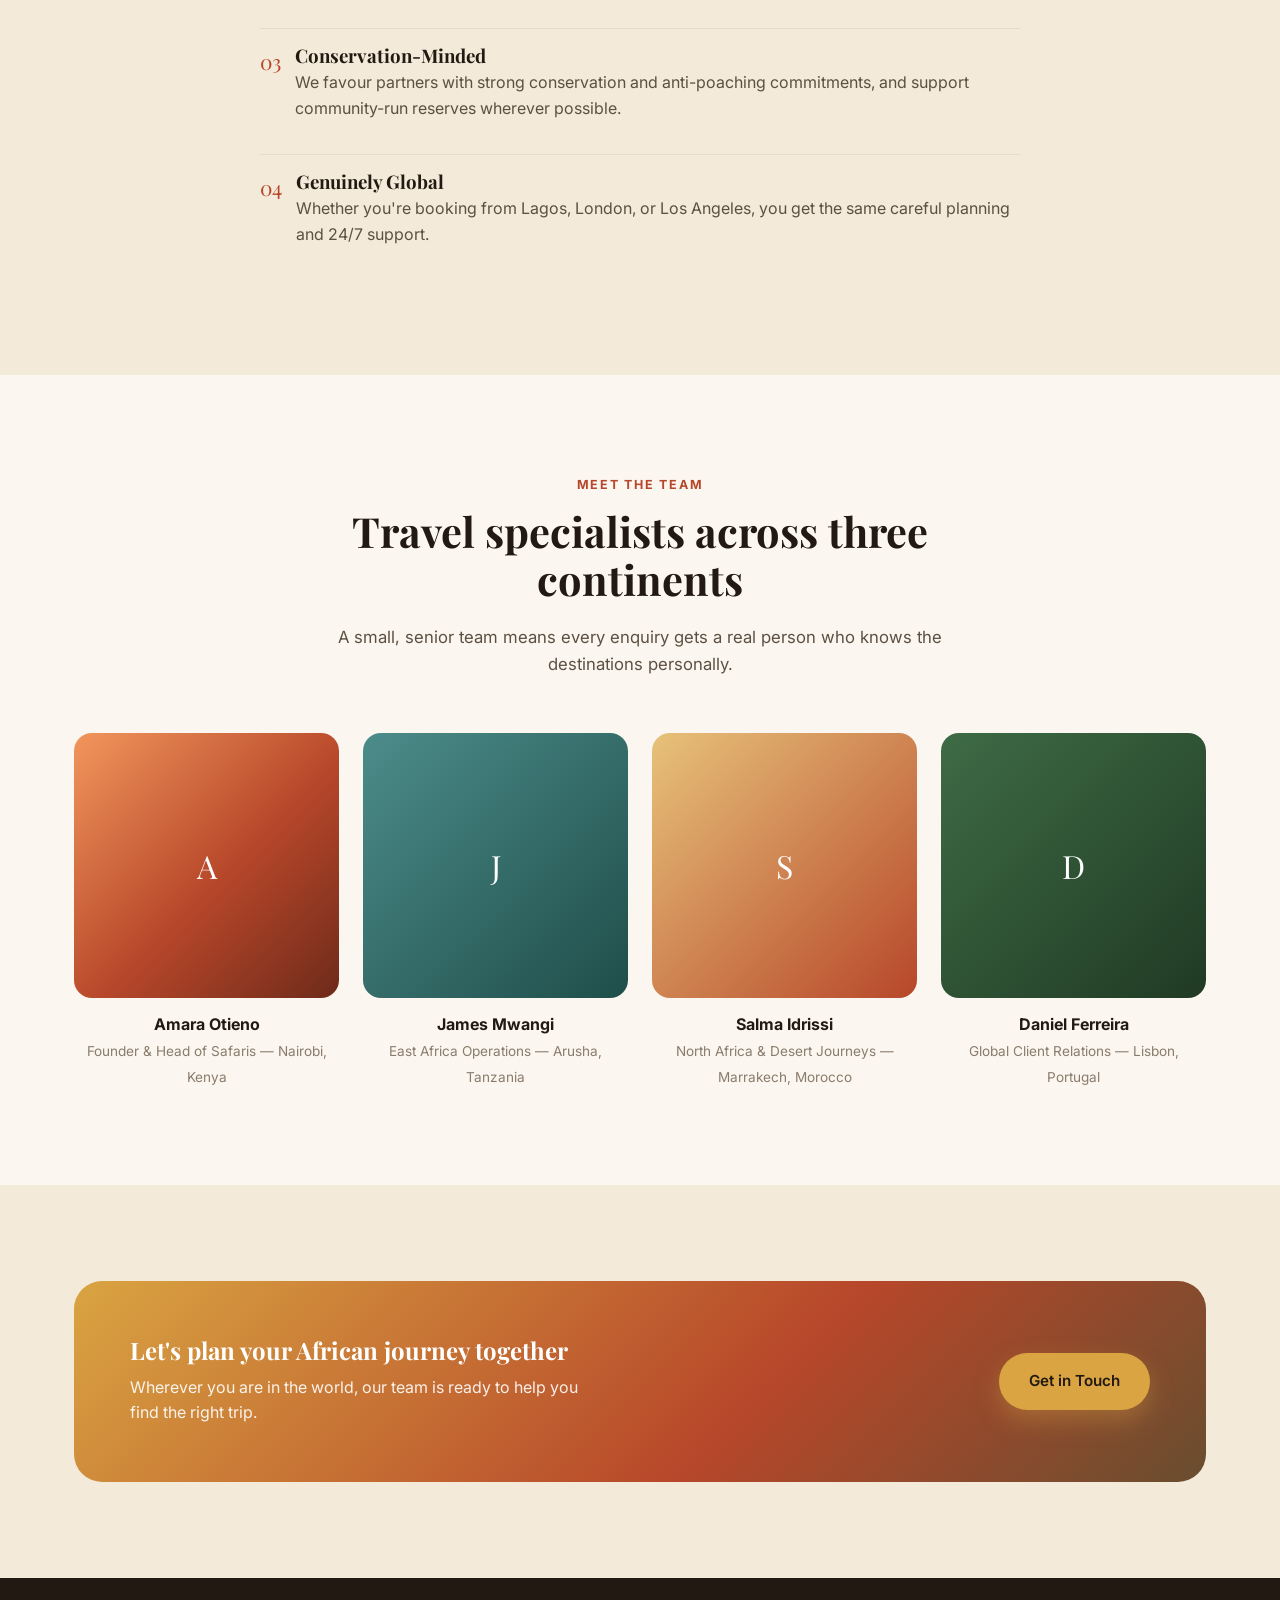
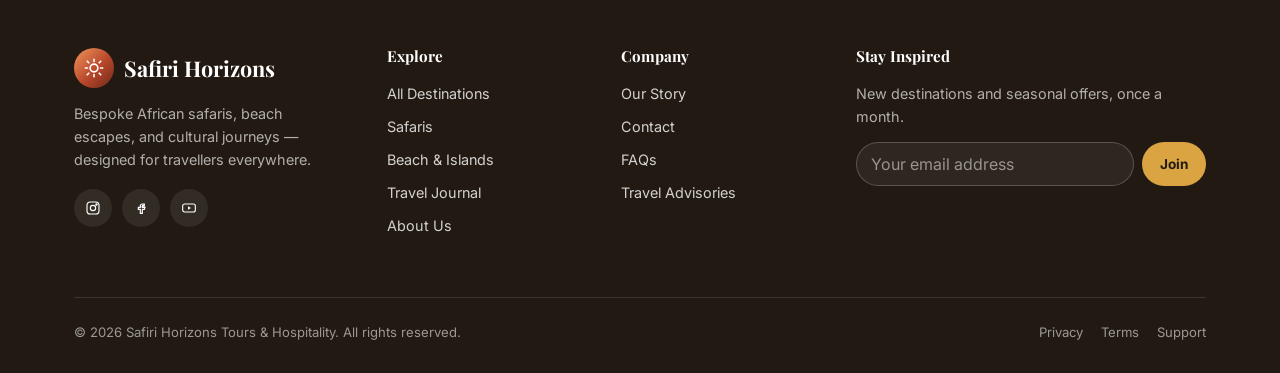
==== commit 3b48ff07: "Add ten major features: currency, dark mode, WhatsApp, destination pages, blog, interactive map, PWA" ====
--- a/about.html
+++ b/about.html
@@ -6,13 +6,21 @@
 <title>About Us — Safiri Horizons</title>
 <meta name="description" content="Meet Safiri Horizons — a global tour operator specialising in bespoke African safaris, beach escapes, and cultural journeys.">
 <meta name="theme-color" content="#B7472A">
+<meta name="color-scheme" content="light dark">
 <link rel="icon" href="data:image/svg+xml,%3Csvg xmlns='http://www.w3.org/2000/svg' viewBox='0 0 100 100'%3E%3Ccircle cx='50' cy='50' r='48' fill='%23B7472A'/%3E%3Ccircle cx='50' cy='50' r='24' fill='%23F1DBA5'/%3E%3C/svg%3E">
+<link rel="manifest" href="manifest.json">
+<link rel="canonical" href="https://www.safirihorizons.com/about.html">
 <link rel="preconnect" href="https://fonts.googleapis.com">
 <link rel="preconnect" href="https://fonts.gstatic.com" crossorigin>
 <link href="https://fonts.googleapis.com/css2?family=Playfair+Display:wght@600;700&family=Inter:wght@400;500;600;700&display=swap" rel="stylesheet">
 <link rel="stylesheet" href="css/style.css">
+<meta property="og:title" content="About Us — Safiri Horizons">
+<meta property="og:description" content="Meet the team behind Safiri Horizons and our approach to responsible African travel.">
+<meta property="og:type" content="website">
 </head>
 <body>
+
+<a href="#main-content" class="skip-link">Skip to main content</a>
 
 <header class="site-header">
   <div class="container">
@@ -25,17 +33,28 @@
     <nav class="main-nav" id="main-nav">
       <a href="index.html">Home</a>
       <a href="tours.html">Tours &amp; Destinations</a>
+      <a href="blog.html">Journal</a>
       <a href="about.html" class="active">About Us</a>
       <a href="contact.html">Contact</a>
     </nav>
     <div class="header-actions">
+      <select class="currency-select" aria-label="Currency">
+        <option value="USD">$ USD</option>
+        <option value="EUR">€ EUR</option>
+        <option value="GBP">£ GBP</option>
+        <option value="KES">KSh KES</option>
+      </select>
+      <button type="button" class="theme-toggle" aria-label="Toggle dark mode">
+        <svg class="icon-sun" viewBox="0 0 24 24" fill="none" stroke="currentColor" stroke-width="1.8" stroke-linecap="round"><circle cx="12" cy="12" r="4.5"/><path d="M12 2.5v2.4M12 19.1v2.4M4.6 4.6l1.7 1.7M17.7 17.7l1.7 1.7M2.5 12h2.4M19.1 12h2.4M4.6 19.4l1.7-1.7M17.7 6.3l1.7-1.7"/></svg>
+        <svg class="icon-moon" viewBox="0 0 24 24" fill="none" stroke="currentColor" stroke-width="1.8" stroke-linecap="round" stroke-linejoin="round"><path d="M20 14.5A8.5 8.5 0 1 1 9.5 4a7 7 0 0 0 10.5 10.5Z"/></svg>
+      </button>
       <button type="button" class="btn btn-primary btn-sm js-book-now-generic">Book Now</button>
       <button type="button" class="nav-toggle" aria-label="Toggle navigation" aria-controls="main-nav"><span></span></button>
     </div>
   </div>
 </header>
 
-<main>
+<main id="main-content">
 
   <section class="page-hero">
     <div class="container">
@@ -157,6 +176,7 @@
           <li><a href="tours.html">All Destinations</a></li>
           <li><a href="tours.html#tour-grid">Safaris</a></li>
           <li><a href="tours.html#tour-grid">Beach &amp; Islands</a></li>
+          <li><a href="blog.html">Travel Journal</a></li>
           <li><a href="about.html">About Us</a></li>
         </ul>
       </div>
@@ -190,6 +210,10 @@
   </div>
 </footer>
 
+<a class="whatsapp-fab" href="https://wa.me/254700123456?text=Hi%20Safiri%20Horizons%2C%20I%27d%20like%20to%20plan%20a%20trip." target="_blank" rel="noopener" aria-label="Chat with us on WhatsApp">
+  <svg viewBox="0 0 24 24" fill="#fff"><path d="M12 2a10 10 0 0 0-8.6 15L2 22l5.2-1.4A10 10 0 1 0 12 2Zm0 18.2a8.2 8.2 0 0 1-4.2-1.1l-.3-.2-3.1.8.8-3-.2-.3A8.2 8.2 0 1 1 12 20.2Zm4.5-6.1c-.2-.1-1.5-.7-1.7-.8-.2-.1-.4-.1-.6.1-.2.2-.7.8-.8 1-.2.2-.3.2-.5.1-.2-.1-1-.4-1.9-1.2-.7-.6-1.2-1.4-1.3-1.6-.1-.2 0-.4.1-.5.1-.1.2-.3.4-.4.1-.1.2-.2.2-.4.1-.1.1-.3 0-.4-.1-.1-.6-1.4-.8-1.9-.2-.5-.4-.4-.6-.4h-.5c-.2 0-.4.1-.6.3-.2.2-.8.8-.8 1.9 0 1.1.8 2.2.9 2.4.1.2 1.6 2.4 3.9 3.4.5.2 1 .4 1.3.5.5.2 1 .1 1.4.1.4-.1 1.5-.6 1.7-1.2.2-.6.2-1.1.1-1.2-.1-.1-.2-.2-.4-.3Z"/></svg>
+</a>
+
 <div class="toast" id="toast"></div>
 
 <!-- ===================== BOOKING MODAL ===================== -->
@@ -200,8 +224,6 @@
       <span class="kicker">Safiri Horizons</span>
       <h3 id="modal-title-text">Request This Journey</h3>
     </div>
-
-    <div id="modal-detail" style="display:none;"></div>
 
     <div id="modal-form-pane">
       <form id="booking-form" novalidate>
@@ -276,6 +298,7 @@
   </div>
 </div>
 
+<script src="js/data.js"></script>
 <script src="js/main.js"></script>
 </body>
 </html>
--- a/css/style.css
+++ b/css/style.css
@@ -20,6 +20,8 @@
   --color-sunset: #F2965C;
   --color-white: #FFFFFF;
   --color-border: #E7DCC8;
+  --color-ink-fixed: #221A12;
+  --color-header-bg: rgba(251, 247, 240, 0.9);
 
   --gradient-sunset: linear-gradient(135deg, #F2965C 0%, #B7472A 55%, #6E2A1A 100%);
   --gradient-savanna: linear-gradient(135deg, #D9A441 0%, #B7472A 60%, #2F5233 130%);
@@ -111,7 +113,7 @@
 
 .btn-accent {
   background: var(--color-accent);
-  color: var(--color-ink);
+  color: var(--color-ink-fixed);
   box-shadow: 0 10px 24px rgba(217, 164, 65, 0.35);
 }
 .btn-accent:hover { background: #c8932f; transform: translateY(-2px); }
@@ -121,14 +123,14 @@
   border-color: currentColor;
   color: var(--color-ink);
 }
-.btn-outline:hover { background: var(--color-ink); color: var(--color-white); }
+.btn-outline:hover { background: var(--color-ink); color: var(--color-bg); }
 
 .btn-outline-light {
   background: transparent;
   border-color: rgba(255,255,255,0.7);
   color: var(--color-white);
 }
-.btn-outline-light:hover { background: var(--color-white); color: var(--color-ink); }
+.btn-outline-light:hover { background: var(--color-white); color: var(--color-ink-fixed); }
 
 .btn-sm { padding: 10px 20px; font-size: 0.85rem; }
 .btn-block { width: 100%; }
@@ -138,7 +140,7 @@
   position: sticky;
   top: 0;
   z-index: 200;
-  background: rgba(251, 247, 240, 0.9);
+  background: var(--color-header-bg);
   backdrop-filter: blur(10px);
   border-bottom: 1px solid var(--color-border);
 }
@@ -334,7 +336,7 @@
   top: 20px; left: 20px;
   z-index: 2;
   background: var(--color-white);
-  color: var(--color-ink);
+  color: var(--color-ink-fixed);
   border-radius: var(--radius-md);
   padding: 14px 16px;
   box-shadow: var(--shadow-md);
@@ -373,7 +375,7 @@
 
 /* ---------- Stats strip ---------- */
 .stats-strip {
-  background: var(--color-ink);
+  background: var(--color-ink-fixed);
   color: var(--color-white);
   padding: 36px 0;
 }
@@ -423,8 +425,17 @@
   align-items: flex-end;
   padding: 16px;
   color: var(--color-white);
-}
-.tour-media svg { width: 46px; height: 46px; opacity: 0.9; }
+  overflow: hidden;
+}
+.tour-media-img {
+  position: absolute;
+  inset: 0;
+  width: 100%;
+  height: 100%;
+  object-fit: cover;
+  transition: transform 0.4s ease;
+}
+.tour-card:hover .tour-media-img { transform: scale(1.06); }
 .tour-media-top {
   position: absolute;
   top: 14px; left: 14px; right: 14px;
@@ -434,7 +445,7 @@
 }
 .tag-pill {
   background: rgba(255,255,255,0.92);
-  color: var(--color-ink);
+  color: var(--color-ink-fixed);
   font-size: 0.72rem;
   font-weight: 700;
   text-transform: uppercase;
@@ -485,7 +496,7 @@
 .g-sunset { background: var(--gradient-sunset); }
 .g-savanna { background: var(--gradient-savanna); }
 .g-forest { background: var(--gradient-forest); }
-.g-gold { background: var(--gradient-gold); color: var(--color-ink); }
+.g-gold { background: var(--gradient-gold); color: var(--color-ink-fixed); }
 .g-ocean { background: var(--gradient-ocean); }
 .g-dune { background: var(--gradient-dune); }
 
@@ -643,7 +654,7 @@
   padding: 13px 16px;
   border-radius: var(--radius-sm);
   border: 1px solid var(--color-border);
-  background: var(--color-white);
+  background: var(--color-card);
   color: var(--color-ink);
 }
 .field input:focus,
@@ -721,7 +732,7 @@
 .modal-header { margin-bottom: 24px; padding-right: 40px; }
 .modal-header .kicker { margin-bottom: 6px; }
 
-/* ---------- Detail sheet inside modal ---------- */
+/* ---------- Reusable highlights list (destination pages) ---------- */
 .detail-highlights {
   display: grid;
   grid-template-columns: repeat(2, 1fr);
@@ -824,7 +835,7 @@
 
 /* ---------- Footer ---------- */
 .site-footer {
-  background: var(--color-ink);
+  background: var(--color-ink-fixed);
   color: rgba(255,255,255,0.8);
   padding: 70px 0 30px;
 }
@@ -864,7 +875,7 @@
 .newsletter-form input::placeholder { color: rgba(255,255,255,0.5); }
 .newsletter-form button {
   background: var(--color-accent);
-  color: var(--color-ink);
+  color: var(--color-ink-fixed);
   border: none;
   border-radius: var(--radius-pill);
   padding: 0 18px;
@@ -896,7 +907,7 @@
   position: fixed;
   bottom: 24px; left: 50%;
   transform: translate(-50%, 20px);
-  background: var(--color-ink);
+  background: var(--color-ink-fixed);
   color: var(--color-white);
   padding: 14px 22px;
   border-radius: var(--radius-pill);
@@ -908,6 +919,317 @@
   z-index: 600;
 }
 .toast.show { opacity: 1; transform: translate(-50%, 0); }
+
+/* ==========================================================================
+   Dark mode
+   Explicit choice (data-theme) wins; otherwise follow system preference.
+   ========================================================================== */
+@media (prefers-color-scheme: dark) {
+  :root:not([data-theme="light"]) {
+    --color-bg: #16130F;
+    --color-bg-alt: #201A13;
+    --color-card: #241E15;
+    --color-ink: #F3ECDD;
+    --color-ink-soft: #C9BCA3;
+    --color-ink-faint: #8F8267;
+    --color-border: #372E20;
+    --color-header-bg: rgba(22, 19, 15, 0.86);
+  }
+}
+:root[data-theme="dark"] {
+  --color-bg: #16130F;
+  --color-bg-alt: #201A13;
+  --color-card: #241E15;
+  --color-ink: #F3ECDD;
+  --color-ink-soft: #C9BCA3;
+  --color-ink-faint: #8F8267;
+  --color-border: #372E20;
+  --color-header-bg: rgba(22, 19, 15, 0.86);
+}
+:root[data-theme="dark"] .hero-visual::before { opacity: 0.7; }
+:root[data-theme="dark"] .price-pill { background: rgba(0,0,0,0.55); }
+
+/* ---------- Skip link ---------- */
+.skip-link {
+  position: absolute;
+  top: -60px;
+  left: 16px;
+  z-index: 1000;
+  background: var(--color-primary);
+  color: var(--color-white);
+  padding: 12px 20px;
+  border-radius: var(--radius-sm);
+  font-weight: 700;
+  transition: top 0.2s ease;
+}
+.skip-link:focus { top: 16px; }
+
+/* ---------- Focus visibility ---------- */
+a:focus-visible,
+button:focus-visible,
+input:focus-visible,
+select:focus-visible,
+textarea:focus-visible,
+[tabindex]:focus-visible {
+  outline: 3px solid var(--color-accent);
+  outline-offset: 2px;
+  border-radius: 4px;
+}
+.tag-pill:focus-visible, .price-pill:focus-visible { outline-offset: 0; }
+
+/* ---------- Header: theme toggle + currency select ---------- */
+.theme-toggle {
+  width: 42px; height: 42px;
+  border-radius: 50%;
+  border: 1px solid var(--color-border);
+  background: var(--color-card);
+  color: var(--color-ink);
+  display: flex; align-items: center; justify-content: center;
+  flex-shrink: 0;
+}
+.theme-toggle:hover { border-color: var(--color-primary); color: var(--color-primary); }
+.theme-toggle svg { width: 19px; height: 19px; }
+.theme-toggle .icon-moon { display: none; }
+:root[data-theme="dark"] .theme-toggle .icon-sun { display: none; }
+:root[data-theme="dark"] .theme-toggle .icon-moon { display: block; }
+
+.currency-select {
+  border: 1px solid var(--color-border);
+  background: var(--color-card);
+  color: var(--color-ink);
+  padding: 9px 12px;
+  border-radius: var(--radius-pill);
+  font-weight: 600;
+  font-size: 0.82rem;
+}
+
+/* ---------- WhatsApp floating button ---------- */
+.whatsapp-fab {
+  position: fixed;
+  right: 22px;
+  bottom: 22px;
+  z-index: 400;
+  width: 58px; height: 58px;
+  border-radius: 50%;
+  background: #25D366;
+  display: flex; align-items: center; justify-content: center;
+  box-shadow: 0 10px 26px rgba(37, 211, 102, 0.45);
+  transition: transform 0.2s ease;
+}
+.whatsapp-fab:hover { transform: scale(1.08); }
+.whatsapp-fab svg { width: 28px; height: 28px; }
+
+/* ---------- Ambient motion (respects reduced-motion) ---------- */
+@keyframes gentle-float {
+  0%, 100% { transform: translateY(0); }
+  50% { transform: translateY(-10px); }
+}
+@keyframes ambient-zoom {
+  0%, 100% { transform: scale(1); }
+  50% { transform: scale(1.045); }
+}
+.hero-sun { animation: gentle-float 7s ease-in-out infinite; }
+.tour-media-img { animation: ambient-zoom 18s ease-in-out infinite; }
+.tour-card:hover .tour-media-img { animation-play-state: paused; }
+
+@media (prefers-reduced-motion: reduce) {
+  html { scroll-behavior: auto; }
+  *, *::before, *::after {
+    animation-duration: 0.001ms !important;
+    animation-iteration-count: 1 !important;
+    transition-duration: 0.001ms !important;
+  }
+}
+
+/* ---------- Interactive Africa map ---------- */
+.africa-map-wrap {
+  max-width: 480px;
+  margin: 0 auto;
+  position: relative;
+}
+.africa-map { width: 100%; height: auto; }
+.africa-map .landmass {
+  fill: var(--color-accent-light);
+  stroke: var(--color-primary);
+  stroke-width: 3;
+  stroke-linejoin: round;
+  filter: drop-shadow(0 8px 18px rgba(34,26,18,0.12));
+}
+:root[data-theme="dark"] .africa-map .landmass { fill: #3A2F1D; stroke: var(--color-accent); }
+.map-pin {
+  cursor: pointer;
+}
+.map-pin circle.dot {
+  fill: var(--color-primary);
+  stroke: var(--color-white);
+  stroke-width: 2;
+  transition: r 0.15s ease, fill 0.15s ease;
+}
+.map-pin:hover circle.dot, .map-pin:focus-visible circle.dot { fill: var(--color-accent); }
+.map-pin circle.pulse {
+  fill: none;
+  stroke: var(--color-primary);
+  stroke-width: 2;
+  opacity: 0.5;
+  animation: map-pulse 2.4s ease-out infinite;
+}
+@keyframes map-pulse {
+  0% { r: 6; opacity: 0.6; }
+  100% { r: 16; opacity: 0; }
+}
+.map-tooltip {
+  position: absolute;
+  pointer-events: none;
+  background: var(--color-ink-fixed);
+  color: #fff;
+  padding: 8px 12px;
+  border-radius: var(--radius-sm);
+  font-size: 0.78rem;
+  font-weight: 600;
+  white-space: nowrap;
+  transform: translate(-50%, -130%);
+  opacity: 0;
+  transition: opacity 0.15s ease;
+  z-index: 10;
+}
+.map-tooltip.show { opacity: 1; }
+.map-caption {
+  text-align: center;
+  font-size: 0.78rem;
+  color: var(--color-ink-faint);
+  margin-top: 10px;
+}
+
+/* ---------- Destination detail page ---------- */
+.dest-hero {
+  position: relative;
+  height: 46vh;
+  min-height: 320px;
+  max-height: 480px;
+  overflow: hidden;
+  display: flex;
+  align-items: flex-end;
+  color: var(--color-white);
+}
+.dest-hero img {
+  position: absolute; inset: 0;
+  width: 100%; height: 100%;
+  object-fit: cover;
+}
+.dest-hero::after {
+  content: "";
+  position: absolute; inset: 0;
+  background: linear-gradient(to top, rgba(20,14,8,0.85), rgba(20,14,8,0.15) 60%);
+}
+.dest-hero-content { position: relative; z-index: 2; padding-bottom: 40px; }
+.dest-hero .breadcrumb { color: var(--color-accent-light); }
+.dest-hero h1 { color: var(--color-white); font-size: clamp(2rem, 4.4vw, 3rem); margin-bottom: 8px; }
+.dest-hero-meta { display: flex; gap: 18px; flex-wrap: wrap; font-size: 0.92rem; color: rgba(255,255,255,0.9); }
+
+.dest-layout {
+  display: grid;
+  grid-template-columns: 1.6fr 1fr;
+  gap: 50px;
+  align-items: start;
+}
+.dest-sidebar {
+  position: sticky;
+  top: 100px;
+  background: var(--color-card);
+  border: 1px solid var(--color-border);
+  border-radius: var(--radius-lg);
+  padding: 26px;
+}
+.dest-sidebar .price-line {
+  font-family: var(--font-display);
+  font-size: 1.8rem;
+  color: var(--color-primary);
+  margin-bottom: 2px;
+}
+.dest-sidebar .price-note { font-size: 0.8rem; color: var(--color-ink-faint); margin-bottom: 18px; }
+.dest-sidebar dl {
+  display: grid;
+  grid-template-columns: auto 1fr;
+  gap: 8px 14px;
+  font-size: 0.88rem;
+  margin: 0 0 20px;
+}
+.dest-sidebar dt { color: var(--color-ink-faint); }
+.dest-sidebar dd { margin: 0; font-weight: 600; text-align: right; }
+
+.timeline { position: relative; padding-left: 28px; margin: 20px 0 32px; }
+.timeline::before {
+  content: "";
+  position: absolute; left: 6px; top: 6px; bottom: 6px;
+  width: 2px;
+  background: var(--color-border);
+}
+.timeline-item { position: relative; padding-bottom: 26px; }
+.timeline-item:last-child { padding-bottom: 0; }
+.timeline-item::before {
+  content: "";
+  position: absolute; left: -28px; top: 4px;
+  width: 12px; height: 12px;
+  border-radius: 50%;
+  background: var(--color-primary);
+  border: 3px solid var(--color-bg);
+  box-shadow: 0 0 0 1px var(--color-primary);
+}
+.timeline-item .day-label {
+  font-size: 0.76rem;
+  font-weight: 700;
+  text-transform: uppercase;
+  letter-spacing: 0.06em;
+  color: var(--color-primary);
+}
+.timeline-item h4 { margin: 2px 0 4px; font-size: 1.02rem; }
+.timeline-item p { margin: 0; font-size: 0.92rem; }
+
+.inex-grid { display: grid; grid-template-columns: 1fr 1fr; gap: 24px; margin: 20px 0 10px; }
+.inex-col h4 { font-size: 0.92rem; margin-bottom: 10px; }
+.inex-col ul li {
+  font-size: 0.88rem;
+  color: var(--color-ink-soft);
+  padding: 6px 0;
+  display: flex;
+  gap: 8px;
+}
+.inex-col.includes li::before { content: "✓"; color: var(--color-secondary); font-weight: 700; }
+.inex-col.excludes li::before { content: "✕"; color: var(--color-ink-faint); font-weight: 700; }
+
+.related-tours { margin-top: 60px; }
+
+/* ---------- Blog / journal ---------- */
+.blog-grid { display: grid; grid-template-columns: repeat(2, 1fr); gap: 28px; }
+.blog-card {
+  background: var(--color-card);
+  border: 1px solid var(--color-border);
+  border-radius: var(--radius-lg);
+  overflow: hidden;
+  display: flex;
+  flex-direction: column;
+  transition: transform 0.2s ease, box-shadow 0.2s ease;
+}
+.blog-card:hover { transform: translateY(-4px); box-shadow: var(--shadow-md); }
+.blog-card-media { height: 150px; }
+.blog-card-body { padding: 22px; }
+.blog-card .cat-pill {
+  display: inline-block;
+  font-size: 0.72rem;
+  font-weight: 700;
+  text-transform: uppercase;
+  letter-spacing: 0.05em;
+  color: var(--color-primary);
+  margin-bottom: 8px;
+}
+.blog-card h3 { font-size: 1.15rem; margin-bottom: 8px; }
+.blog-card .read-time { font-size: 0.78rem; color: var(--color-ink-faint); }
+
+.article-layout { max-width: 720px; margin: 0 auto; }
+.article-hero { height: 280px; border-radius: var(--radius-lg); overflow: hidden; margin-bottom: 30px; }
+.article-hero img { width: 100%; height: 100%; object-fit: cover; }
+.article-body p { font-size: 1.05rem; color: var(--color-ink-soft); margin-bottom: 1.3em; }
+.article-meta { display: flex; gap: 16px; align-items: center; color: var(--color-ink-faint); font-size: 0.85rem; margin-bottom: 24px; }
 
 /* ==========================================================================
    Responsive
@@ -924,10 +1246,13 @@
   .split { grid-template-columns: 1fr; }
   .contact-grid { grid-template-columns: 1fr; }
   .stats-strip .container { grid-template-columns: repeat(2, 1fr); }
+  .dest-layout { grid-template-columns: 1fr; }
+  .dest-sidebar { position: static; }
+  .blog-grid { grid-template-columns: 1fr; }
 }
 
 @media (max-width: 680px) {
-  .main-nav, .header-actions .btn { display: none; }
+  .main-nav, .header-actions .btn, .currency-select { display: none; }
   .nav-toggle { display: flex; }
   .site-header.nav-open .main-nav {
     display: flex;
@@ -950,4 +1275,8 @@
   .hero { padding: 80px 0 110px; }
   .modal-panel { padding: 26px; }
   .stats-strip .container { grid-template-columns: 1fr 1fr; }
-}
+  .inex-grid { grid-template-columns: 1fr; }
+  .whatsapp-fab { width: 50px; height: 50px; right: 14px; bottom: 14px; }
+  .whatsapp-fab svg { width: 24px; height: 24px; }
+  .dest-hero-meta { gap: 10px; }
+}
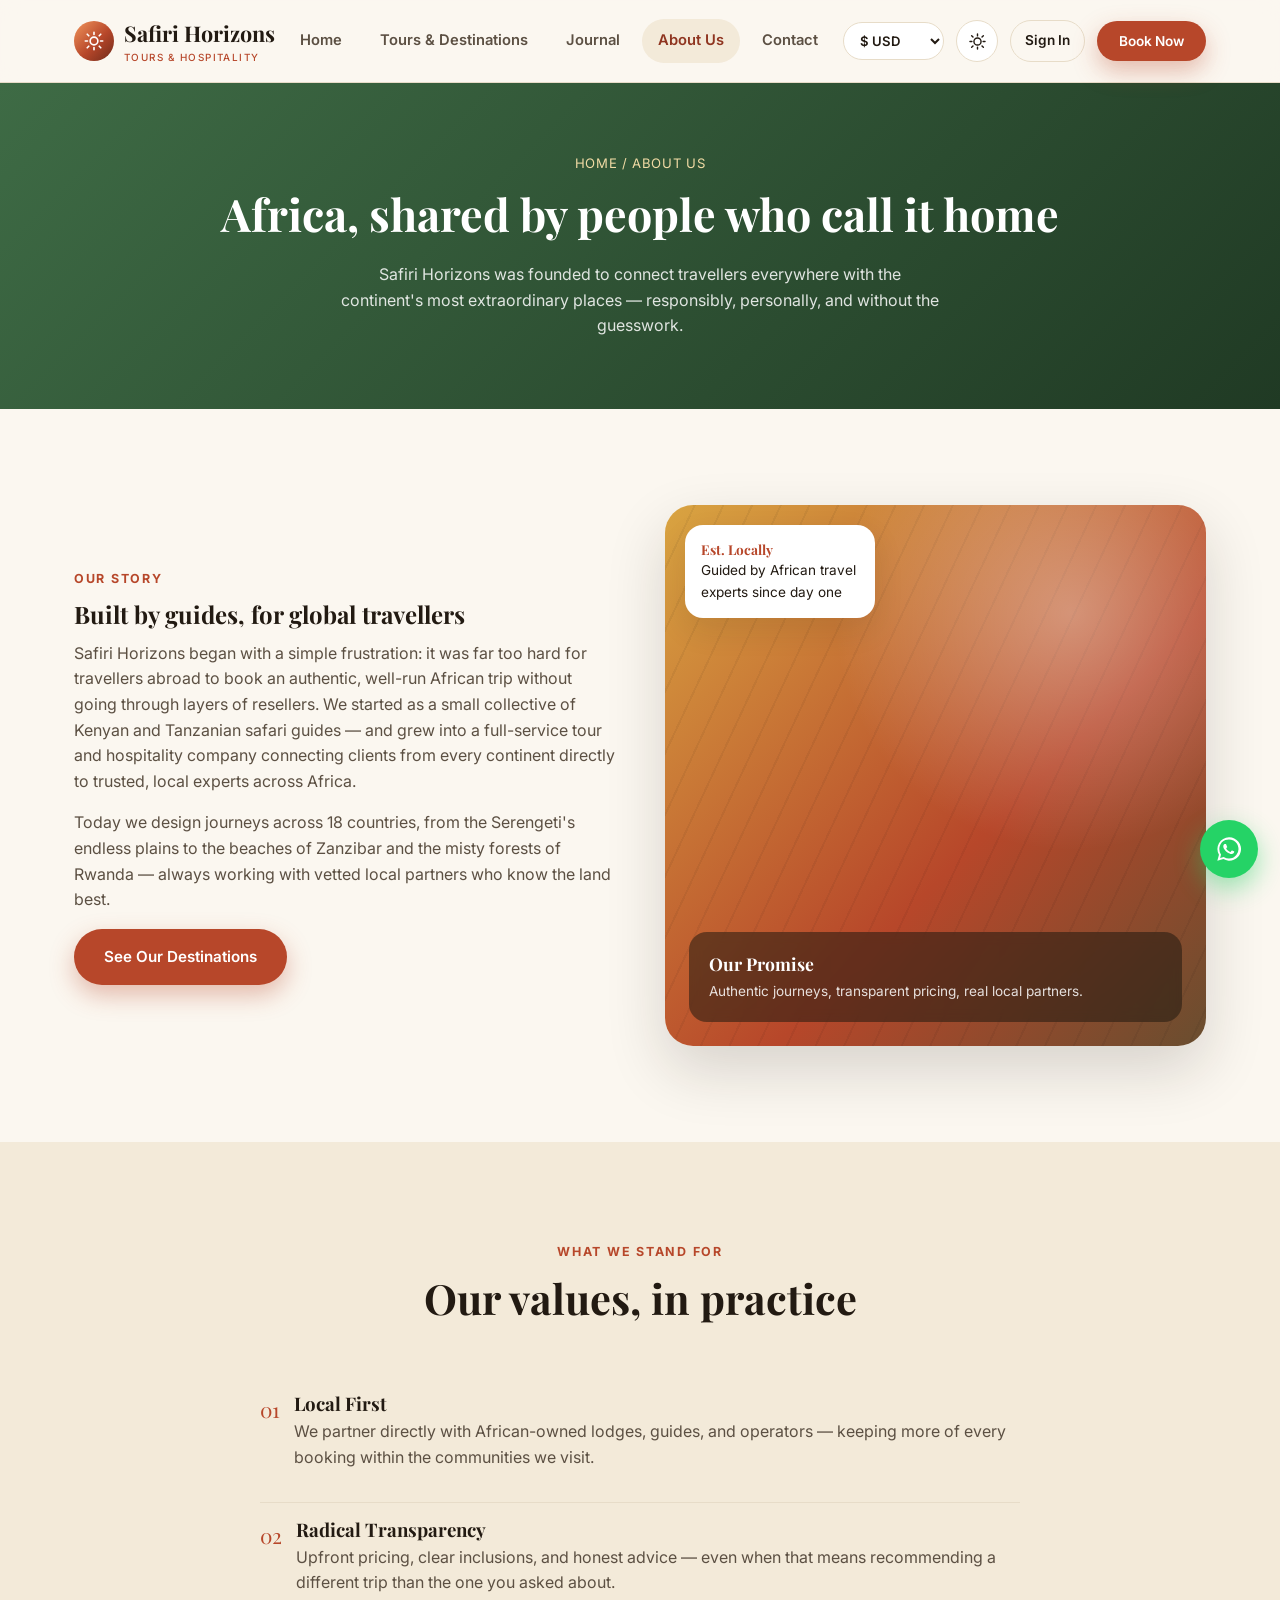
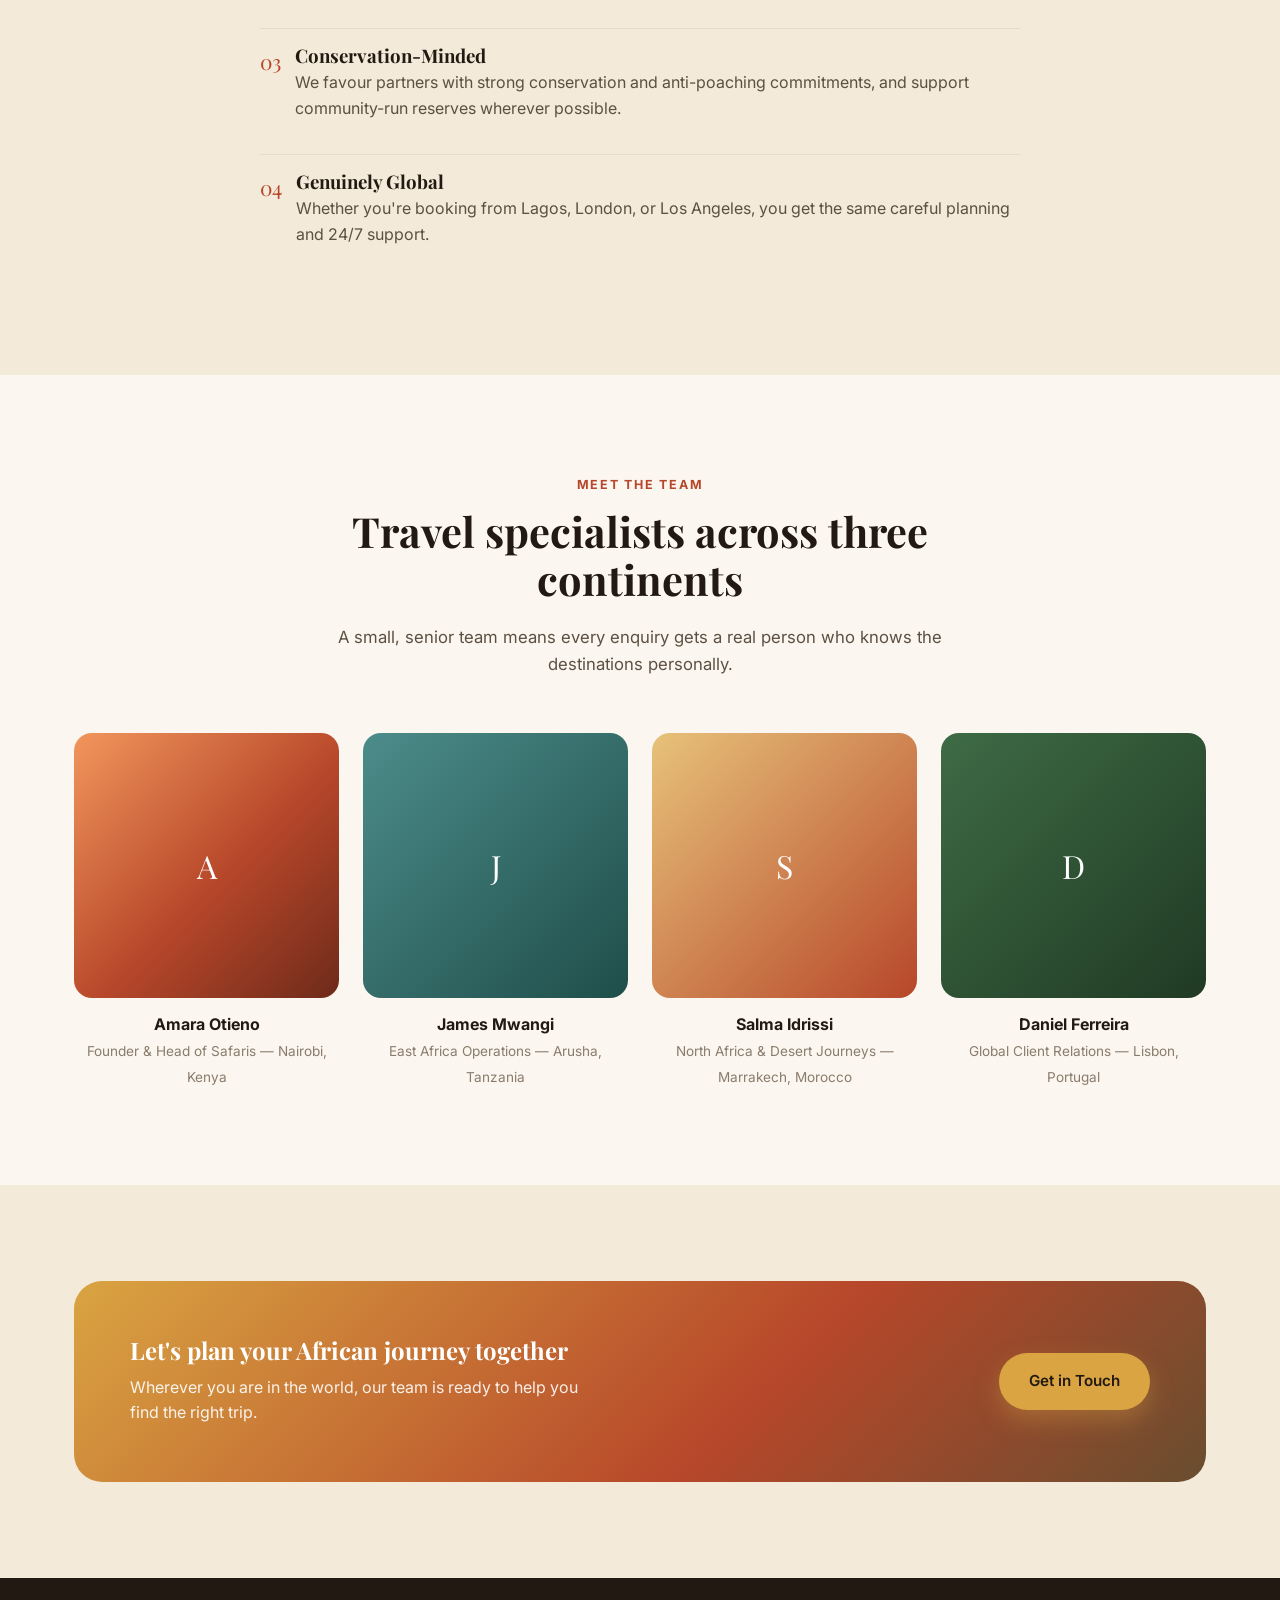
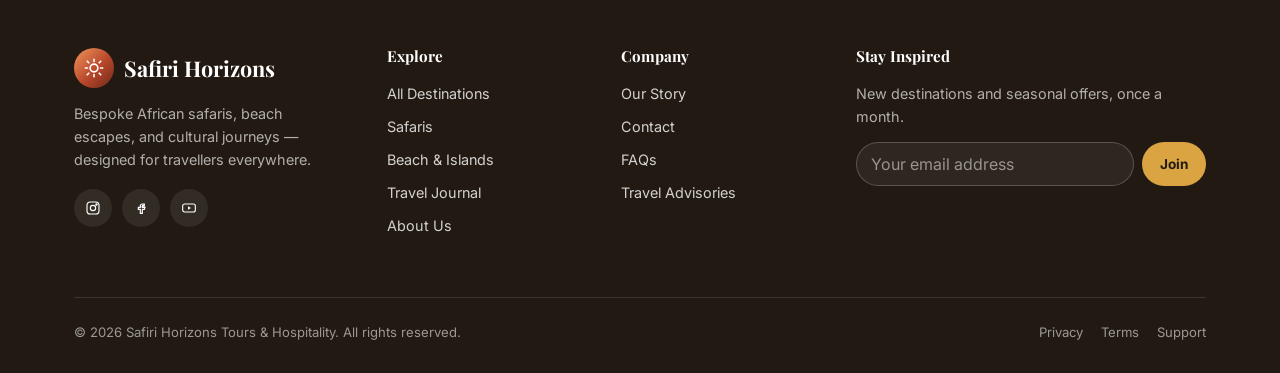
==== commit f7699c58: "Add a sign-in / account system New login.html and account.html, backed by a working client-side demo" ====
--- a/about.html
+++ b/about.html
@@ -48,6 +48,7 @@
         <svg class="icon-sun" viewBox="0 0 24 24" fill="none" stroke="currentColor" stroke-width="1.8" stroke-linecap="round"><circle cx="12" cy="12" r="4.5"/><path d="M12 2.5v2.4M12 19.1v2.4M4.6 4.6l1.7 1.7M17.7 17.7l1.7 1.7M2.5 12h2.4M19.1 12h2.4M4.6 19.4l1.7-1.7M17.7 6.3l1.7-1.7"/></svg>
         <svg class="icon-moon" viewBox="0 0 24 24" fill="none" stroke="currentColor" stroke-width="1.8" stroke-linecap="round" stroke-linejoin="round"><path d="M20 14.5A8.5 8.5 0 1 1 9.5 4a7 7 0 0 0 10.5 10.5Z"/></svg>
       </button>
+      <a href="login.html" class="account-nav-link" id="account-nav-link" aria-label="Account">Sign In</a>
       <button type="button" class="btn btn-primary btn-sm js-book-now-generic">Book Now</button>
       <button type="button" class="nav-toggle" aria-label="Toggle navigation" aria-controls="main-nav"><span></span></button>
     </div>
@@ -299,6 +300,7 @@
 </div>
 
 <script src="js/data.js"></script>
+<script src="js/auth.js"></script>
 <script src="js/main.js"></script>
 </body>
 </html>
--- a/css/style.css
+++ b/css/style.css
@@ -1001,6 +1001,113 @@
   border-radius: var(--radius-pill);
   font-weight: 600;
   font-size: 0.82rem;
+}
+
+.account-nav-link {
+  display: flex;
+  align-items: center;
+  gap: 6px;
+  padding: 9px 14px;
+  border-radius: var(--radius-pill);
+  font-weight: 600;
+  font-size: 0.85rem;
+  color: var(--color-ink);
+  border: 1px solid var(--color-border);
+  white-space: nowrap;
+}
+.account-nav-link:hover { border-color: var(--color-primary); color: var(--color-primary); }
+
+/* ---------- Auth (login / create account) ---------- */
+.auth-wrap { max-width: 460px; margin: 0 auto; }
+.auth-card {
+  background: var(--color-card);
+  border: 1px solid var(--color-border);
+  border-radius: var(--radius-lg);
+  padding: 36px;
+  box-shadow: var(--shadow-sm);
+}
+.auth-tabs {
+  display: flex;
+  gap: 4px;
+  background: var(--color-bg-alt);
+  padding: 4px;
+  border-radius: var(--radius-pill);
+  margin-bottom: 26px;
+}
+.auth-tab {
+  flex: 1;
+  text-align: center;
+  padding: 10px;
+  border: none;
+  background: transparent;
+  border-radius: var(--radius-pill);
+  font-weight: 600;
+  font-size: 0.9rem;
+  color: var(--color-ink-soft);
+}
+.auth-tab.active { background: var(--color-primary); color: var(--color-white); }
+.auth-panel { display: none; }
+.auth-panel.active { display: block; }
+.auth-error {
+  background: rgba(183, 71, 42, 0.12);
+  color: var(--color-primary-dark);
+  padding: 11px 16px;
+  border-radius: var(--radius-sm);
+  font-size: 0.85rem;
+  margin-bottom: 16px;
+  display: none;
+}
+.auth-error.show { display: block; }
+.auth-note {
+  font-size: 0.78rem;
+  color: var(--color-ink-faint);
+  margin-top: 18px;
+  text-align: center;
+  line-height: 1.5;
+}
+
+/* ---------- Account dashboard ---------- */
+.account-header {
+  display: flex;
+  align-items: center;
+  gap: 18px;
+  margin-bottom: 36px;
+  flex-wrap: wrap;
+}
+.account-avatar {
+  width: 60px; height: 60px;
+  border-radius: 50%;
+  background: var(--gradient-sunset);
+  color: var(--color-white);
+  display: flex; align-items: center; justify-content: center;
+  font-family: var(--font-display);
+  font-size: 1.5rem;
+  flex-shrink: 0;
+}
+.booking-row {
+  background: var(--color-card);
+  border: 1px solid var(--color-border);
+  border-radius: var(--radius-md);
+  padding: 18px 22px;
+  margin-bottom: 14px;
+  display: flex;
+  justify-content: space-between;
+  align-items: center;
+  gap: 16px;
+  flex-wrap: wrap;
+}
+.booking-row .booking-ref {
+  font-weight: 700;
+  color: var(--color-primary);
+  font-size: 0.78rem;
+  letter-spacing: 0.05em;
+  text-transform: uppercase;
+  display: block;
+  margin-bottom: 4px;
+}
+.booking-row .booking-meta {
+  font-size: 0.82rem;
+  color: var(--color-ink-faint);
 }
 
 /* ---------- WhatsApp floating button ---------- */
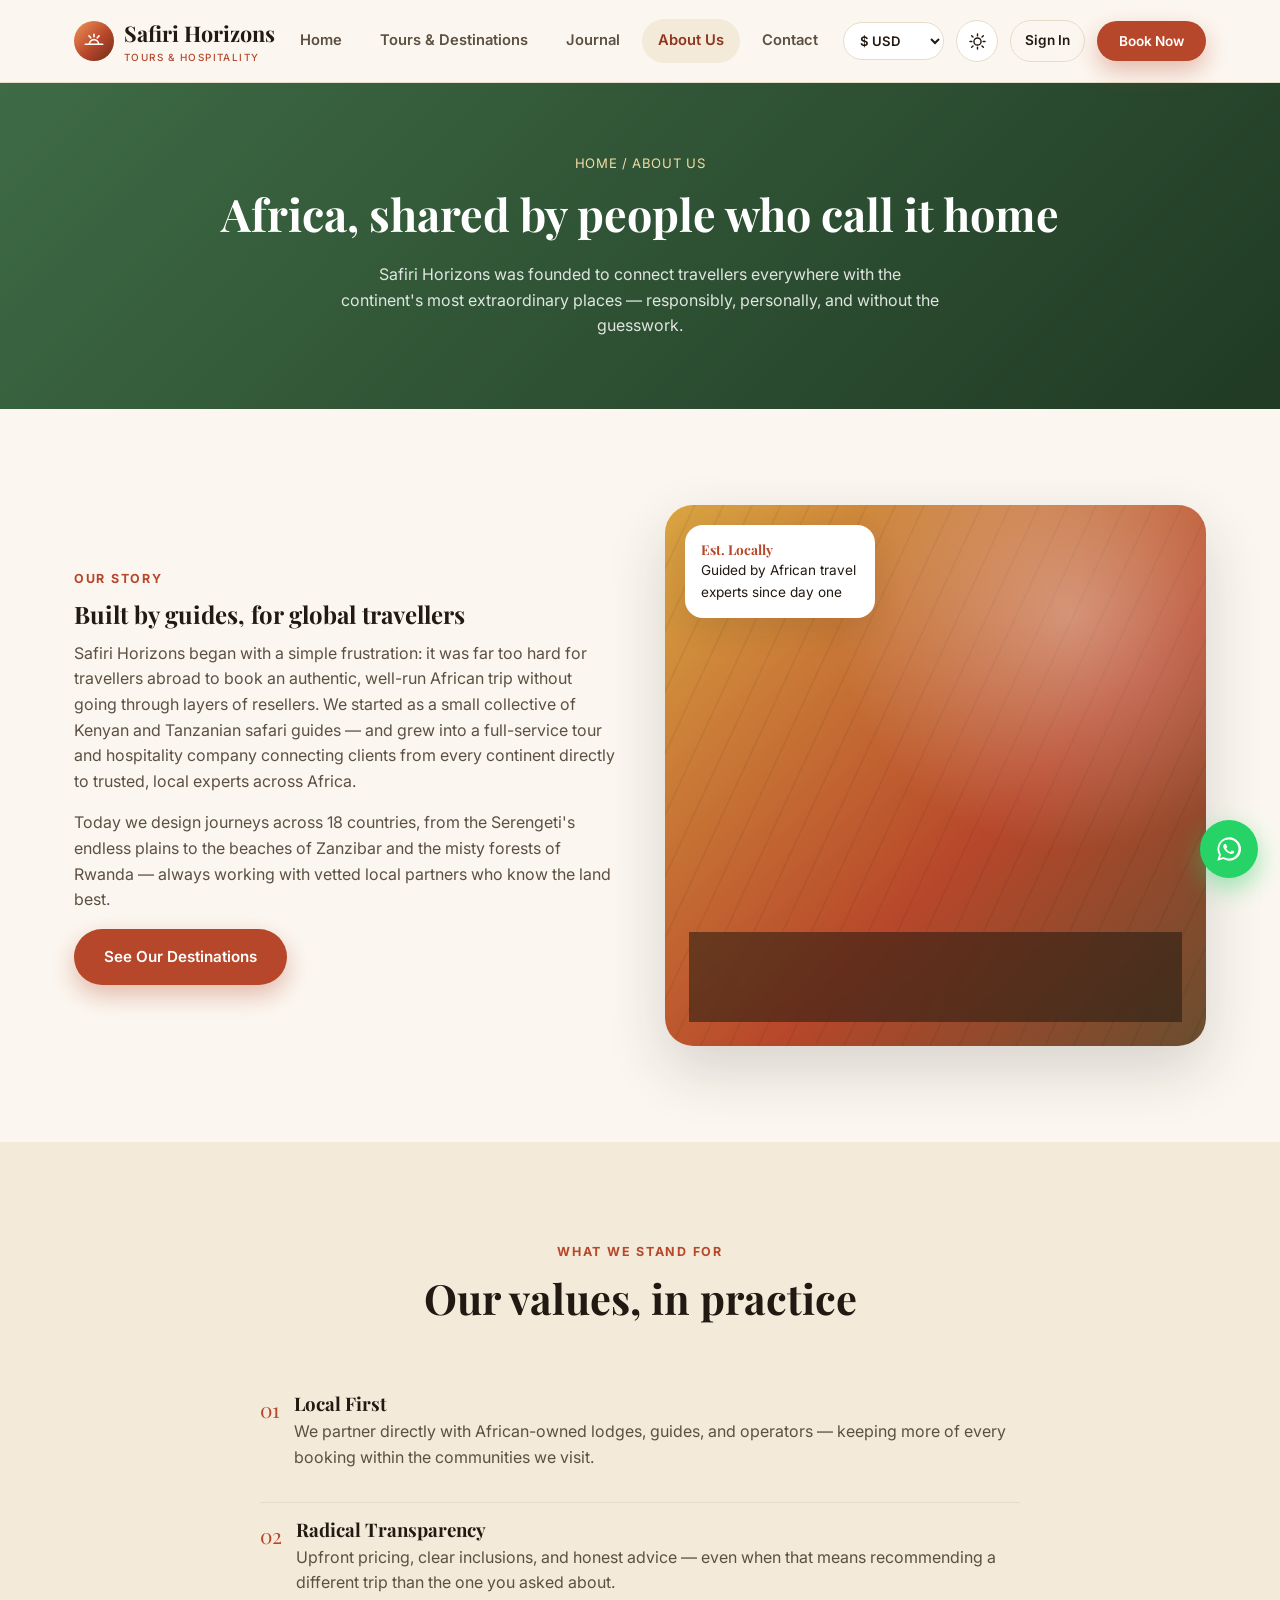
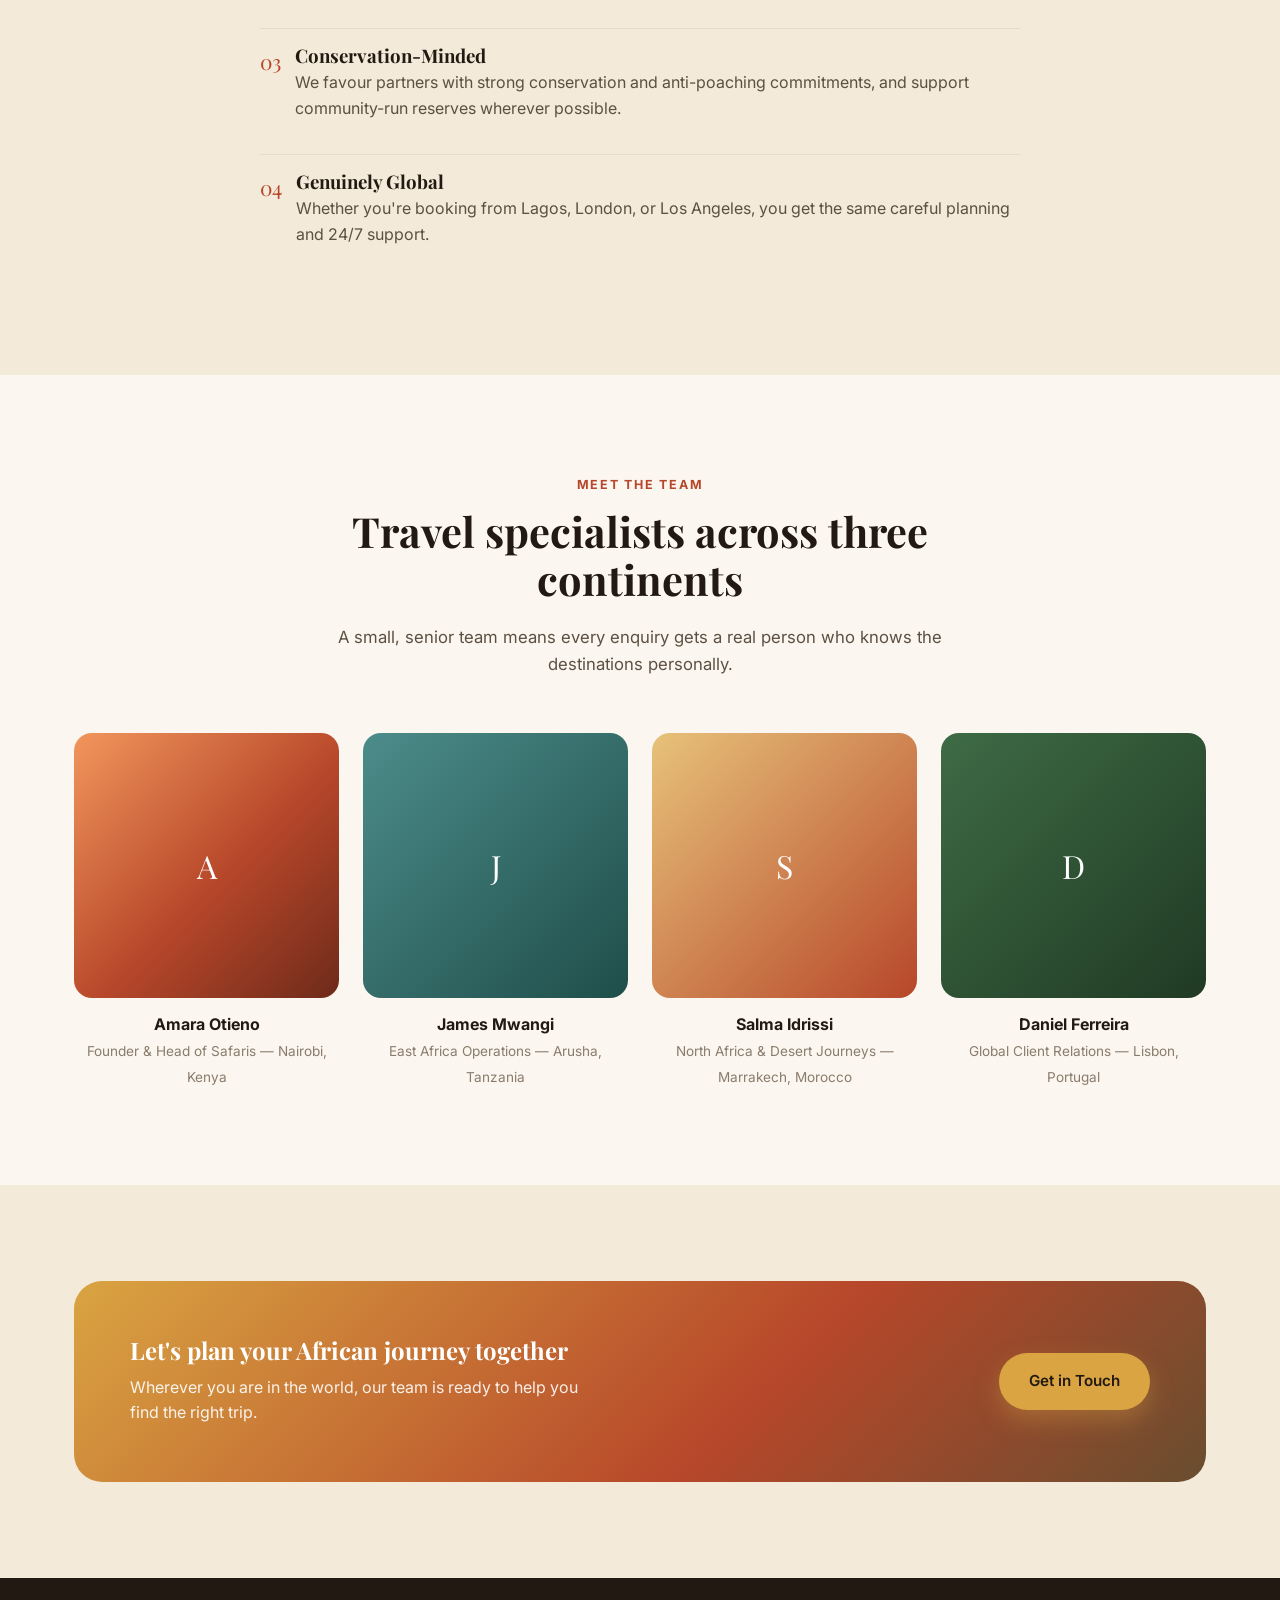
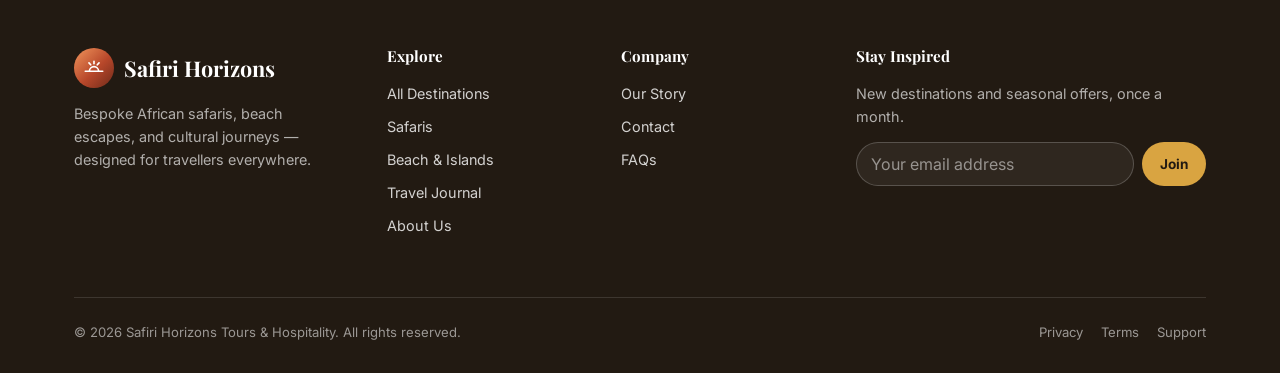
==== commit a05fb00a: "Introduce a cohesive Safiri Horizons logo: sunrise over the horizon Replace the mismatched trio of m" ====
--- a/about.html
+++ b/about.html
@@ -7,9 +7,9 @@
 <meta name="description" content="Meet Safiri Horizons — a global tour operator specialising in bespoke African safaris, beach escapes, and cultural journeys.">
 <meta name="theme-color" content="#B7472A">
 <meta name="color-scheme" content="light dark">
-<link rel="icon" href="data:image/svg+xml,%3Csvg xmlns='http://www.w3.org/2000/svg' viewBox='0 0 100 100'%3E%3Ccircle cx='50' cy='50' r='48' fill='%23B7472A'/%3E%3Ccircle cx='50' cy='50' r='24' fill='%23F1DBA5'/%3E%3C/svg%3E">
+<link rel="icon" href="data:image/svg+xml,%3Csvg xmlns='http://www.w3.org/2000/svg' viewBox='0 0 100 100'%3E%3Ccircle cx='50' cy='50' r='48' fill='%23B7472A'/%3E%3Crect x='24' y='63' width='52' height='6' rx='3' fill='%23F1DBA5'/%3E%3Cpath d='M32,65 A18,18 0 0 1 68,65 Z' fill='%23F1DBA5'/%3E%3C/svg%3E">
 <link rel="manifest" href="manifest.json">
-<link rel="canonical" href="https://www.safirihorizons.com/about.html">
+<link rel="canonical" href="https://safirihorizons.co.ke/about.html">
 <link rel="preconnect" href="https://fonts.googleapis.com">
 <link rel="preconnect" href="https://fonts.gstatic.com" crossorigin>
 <link href="https://fonts.googleapis.com/css2?family=Playfair+Display:wght@600;700&family=Inter:wght@400;500;600;700&display=swap" rel="stylesheet">
@@ -26,7 +26,7 @@
   <div class="container">
     <a href="index.html" class="brand">
       <span class="brand-mark">
-        <svg viewBox="0 0 24 24" fill="none" stroke="#fff" stroke-width="1.8" stroke-linecap="round" stroke-linejoin="round"><circle cx="12" cy="12" r="4.2"/><path d="M12 2.5v2.4M12 19.1v2.4M4.6 4.6l1.7 1.7M17.7 17.7l1.7 1.7M2.5 12h2.4M19.1 12h2.4M4.6 19.4l1.7-1.7M17.7 6.3l1.7-1.7"/></svg>
+        <svg viewBox="0 0 24 24" fill="none" stroke="#fff" stroke-width="1.8" stroke-linecap="round" stroke-linejoin="round"><path d="M2.5 15.5h19"/><path d="M7 15.5a5 5 0 0 1 10 0"/><path d="M12 7.4V4.8"/><path d="M8.4 8.5 6.5 6.4"/><path d="M15.6 8.5l1.9-2.1"/></svg>
       </span>
       <span>Safiri Horizons<small>Tours &amp; Hospitality</small></span>
     </a>
@@ -160,16 +160,11 @@
       <div class="footer-brand">
         <a href="index.html" class="brand" style="color:#fff;margin-bottom:14px;display:inline-flex;">
           <span class="brand-mark">
-            <svg viewBox="0 0 24 24" fill="none" stroke="#fff" stroke-width="1.8" stroke-linecap="round" stroke-linejoin="round"><circle cx="12" cy="12" r="4.2"/><path d="M12 2.5v2.4M12 19.1v2.4M4.6 4.6l1.7 1.7M17.7 17.7l1.7 1.7M2.5 12h2.4M19.1 12h2.4M4.6 19.4l1.7-1.7M17.7 6.3l1.7-1.7"/></svg>
+            <svg viewBox="0 0 24 24" fill="none" stroke="#fff" stroke-width="1.8" stroke-linecap="round" stroke-linejoin="round"><path d="M2.5 15.5h19"/><path d="M7 15.5a5 5 0 0 1 10 0"/><path d="M12 7.4V4.8"/><path d="M8.4 8.5 6.5 6.4"/><path d="M15.6 8.5l1.9-2.1"/></svg>
           </span>
           <span>Safiri Horizons</span>
         </a>
         <p>Bespoke African safaris, beach escapes, and cultural journeys — designed for travellers everywhere.</p>
-        <div class="social-row">
-          <a href="#" aria-label="Instagram"><svg viewBox="0 0 24 24" fill="none" stroke="#fff" stroke-width="1.7"><rect x="3" y="3" width="18" height="18" rx="5"/><circle cx="12" cy="12" r="4"/><circle cx="17.2" cy="6.8" r="1"/></svg></a>
-          <a href="#" aria-label="Facebook"><svg viewBox="0 0 24 24" fill="none" stroke="#fff" stroke-width="1.7"><path d="M14 9h3V6h-3a3 3 0 0 0-3 3v2H8v3h3v6h3v-6h3l1-3h-4V9a1 1 0 0 1 1-1Z"/></svg></a>
-          <a href="#" aria-label="YouTube"><svg viewBox="0 0 24 24" fill="none" stroke="#fff" stroke-width="1.7"><rect x="2.5" y="6" width="19" height="12" rx="3"/><path d="M10.5 9.5v5l4.5-2.5Z" fill="#fff" stroke="none"/></svg></a>
-        </div>
       </div>
       <div>
         <h4>Explore</h4>
@@ -187,13 +182,15 @@
           <li><a href="about.html">Our Story</a></li>
           <li><a href="contact.html">Contact</a></li>
           <li><a href="contact.html#faq">FAQs</a></li>
-          <li><a href="contact.html">Travel Advisories</a></li>
         </ul>
       </div>
       <div>
         <h4>Stay Inspired</h4>
         <p style="font-size:0.9rem;color:rgba(255,255,255,0.65);">New destinations and seasonal offers, once a month.</p>
-        <form class="newsletter-form" id="newsletter-form">
+        <form class="newsletter-form" id="newsletter-form" name="newsletter" method="POST" data-netlify="true" netlify-honeypot="bot-field">
+          <input type="hidden" name="form-name" value="newsletter">
+          <p style="position:absolute;left:-9999px;top:-9999px;" aria-hidden="true"><label>Don't fill this out if you're human: <input name="bot-field" tabindex="-1" autocomplete="off"></label></p>
+
           <label for="newsletter-email" class="visually-hidden">Email address</label>
           <input id="newsletter-email" type="email" required placeholder="Your email address">
           <button type="submit" class="btn-sm">Join</button>
@@ -203,8 +200,8 @@
     <div class="footer-bottom">
       <span>© <span id="year"></span> Safiri Horizons Tours &amp; Hospitality. All rights reserved.</span>
       <div class="footer-bottom-links">
-        <a href="contact.html">Privacy</a>
-        <a href="contact.html">Terms</a>
+        <a href="privacy.html">Privacy</a>
+        <a href="terms.html">Terms</a>
         <a href="contact.html">Support</a>
       </div>
     </div>
@@ -227,7 +224,10 @@
     </div>
 
     <div id="modal-form-pane">
-      <form id="booking-form" novalidate>
+      <form id="booking-form" name="booking" method="POST" data-netlify="true" netlify-honeypot="bot-field" novalidate>
+        <input type="hidden" name="form-name" value="booking">
+          <p style="position:absolute;left:-9999px;top:-9999px;" aria-hidden="true"><label>Don't fill this out if you're human: <input name="bot-field" tabindex="-1" autocomplete="off"></label></p>
+
         <div class="form-grid">
           <div class="field">
             <label for="booking-name">Full Name <span class="req">*</span></label>
@@ -281,7 +281,7 @@
           </div>
         </div>
         <button type="submit" class="btn btn-primary btn-block">Submit Booking Request</button>
-        <p class="form-note">We'll open your email app with this request pre-filled to <strong>bookings@safirihorizons.com</strong> — or reply within 24 hours if you email us directly.</p>
+        <p class="form-note">Your request goes straight to our booking team's inbox — a Safiri Horizons specialist replies within 24 hours.</p>
       </form>
     </div>
 
@@ -290,7 +290,7 @@
       <h3>Request Received!</h3>
       <p>Thank you for your interest in <strong id="success-destination"></strong>. Your reference number is:</p>
       <span class="ref-code" id="success-ref"></span>
-      <p>A Safiri Horizons travel specialist will reach out within 24 hours. If your email app didn't open automatically, use the button below.</p>
+      <p>A Safiri Horizons travel specialist will reach out within 24 hours. You can also email us directly using the button below.</p>
       <div class="tour-actions" style="justify-content:center;">
         <a href="#" id="success-mailto" class="btn btn-outline">Email Us Directly</a>
         <button type="button" class="btn btn-primary js-close-modal">Done</button>
--- a/css/style.css
+++ b/css/style.css
@@ -1150,56 +1150,151 @@
 
 /* ---------- Interactive Africa map ---------- */
 .africa-map-wrap {
-  max-width: 480px;
+  max-width: 640px;
   margin: 0 auto;
   position: relative;
-}
-.africa-map { width: 100%; height: auto; }
-.africa-map .landmass {
+  background: var(--color-card);
+  border: 1px solid var(--color-border);
+  border-radius: 24px;
+  padding: 28px 24px 16px;
+  box-shadow: 0 16px 40px rgba(34,26,18,0.08);
+}
+.africa-map {
+  width: 100%;
+  height: auto;
+  display: block;
+  overflow: visible;
+  transition: transform 0.25s ease;
+  transform-origin: 50% 50%;
+}
+.africa-map .country {
   fill: var(--color-accent-light);
-  stroke: var(--color-primary);
-  stroke-width: 3;
+  stroke: var(--color-ink-fixed);
+  stroke-opacity: 0.35;
+  stroke-width: 1.4;
   stroke-linejoin: round;
-  filter: drop-shadow(0 8px 18px rgba(34,26,18,0.12));
-}
-:root[data-theme="dark"] .africa-map .landmass { fill: #3A2F1D; stroke: var(--color-accent); }
-.map-pin {
-  cursor: pointer;
-}
-.map-pin circle.dot {
+  cursor: default;
+  transition: fill 0.15s ease, stroke-opacity 0.15s ease;
+  outline: none;
+}
+.africa-map .country:hover,
+.africa-map .country:focus-visible,
+.africa-map .country.is-active {
+  fill: var(--color-primary);
+  stroke-opacity: 0.6;
+}
+.africa-map .country.has-tours {
   fill: var(--color-primary);
   stroke: var(--color-white);
-  stroke-width: 2;
-  transition: r 0.15s ease, fill 0.15s ease;
-}
-.map-pin:hover circle.dot, .map-pin:focus-visible circle.dot { fill: var(--color-accent); }
-.map-pin circle.pulse {
-  fill: none;
-  stroke: var(--color-primary);
-  stroke-width: 2;
-  opacity: 0.5;
-  animation: map-pulse 2.4s ease-out infinite;
-}
-@keyframes map-pulse {
-  0% { r: 6; opacity: 0.6; }
-  100% { r: 16; opacity: 0; }
-}
+  stroke-opacity: 0.9;
+  cursor: pointer;
+}
+.africa-map .country.has-tours:hover,
+.africa-map .country.has-tours:focus-visible,
+.africa-map .country.has-tours.is-active {
+  fill: var(--color-accent);
+}
+:root[data-theme="dark"] .africa-map .country {
+  fill: #4A3B24;
+  stroke: #C9BCA3;
+  stroke-opacity: 0.4;
+}
+:root[data-theme="dark"] .africa-map .country:hover,
+:root[data-theme="dark"] .africa-map .country:focus-visible,
+:root[data-theme="dark"] .africa-map .country.is-active { fill: var(--color-primary); stroke-opacity: 0.7; }
+:root[data-theme="dark"] .africa-map .country.has-tours { fill: var(--color-primary); stroke: #F3ECDD; stroke-opacity: 0.85; }
+:root[data-theme="dark"] .africa-map .country.has-tours:hover,
+:root[data-theme="dark"] .africa-map .country.has-tours:focus-visible,
+:root[data-theme="dark"] .africa-map .country.has-tours.is-active { fill: var(--color-accent); }
+
+.map-legend {
+  display: flex;
+  flex-wrap: wrap;
+  gap: 16px;
+  justify-content: center;
+  margin: 0 0 20px;
+  padding-bottom: 16px;
+  border-bottom: 1px solid var(--color-border);
+  font-size: 0.82rem;
+  color: var(--color-ink-faint);
+}
+.map-legend .swatch {
+  display: inline-block;
+  width: 11px;
+  height: 11px;
+  border-radius: 3px;
+  margin-right: 6px;
+  vertical-align: -1px;
+}
+.swatch-tours { background: var(--color-primary); }
+.swatch-other { background: var(--color-accent-light); border: 1px solid var(--color-ink-faint); }
+:root[data-theme="dark"] .swatch-other { background: #3A2F1D; }
+
+.map-canvas {
+  position: relative;
+}
+.map-zoom-controls {
+  position: absolute;
+  top: 0;
+  right: 0;
+  display: flex;
+  flex-direction: column;
+  gap: 4px;
+  z-index: 5;
+}
+.map-zoom-btn {
+  width: 30px;
+  height: 30px;
+  border-radius: 50%;
+  border: 1px solid var(--color-border);
+  background: var(--color-bg);
+  color: var(--color-ink);
+  font-size: 1rem;
+  line-height: 1;
+  cursor: pointer;
+  display: flex;
+  align-items: center;
+  justify-content: center;
+  transition: background 0.15s ease, transform 0.1s ease;
+}
+.map-zoom-btn:hover { background: var(--color-accent-light); }
+.map-zoom-btn:active { transform: scale(0.92); }
+
 .map-tooltip {
   position: absolute;
   pointer-events: none;
   background: var(--color-ink-fixed);
   color: #fff;
-  padding: 8px 12px;
+  padding: 10px 14px;
   border-radius: var(--radius-sm);
   font-size: 0.78rem;
-  font-weight: 600;
   white-space: nowrap;
-  transform: translate(-50%, -130%);
+  transform: translate(-50%, -110%);
   opacity: 0;
-  transition: opacity 0.15s ease;
+  transition: opacity 0.12s ease;
   z-index: 10;
 }
 .map-tooltip.show { opacity: 1; }
+.country-tooltip strong {
+  display: block;
+  font-size: 0.88rem;
+  margin-bottom: 4px;
+  color: var(--color-accent-light, #fff);
+}
+.country-tooltip ul {
+  list-style: none;
+  margin: 0;
+  padding: 0;
+  font-weight: 400;
+}
+.country-tooltip li { line-height: 1.5; }
+.country-tooltip li::before { content: "• "; opacity: 0.7; }
+.country-tooltip .tooltip-cta {
+  display: block;
+  margin-top: 6px;
+  font-weight: 700;
+  color: var(--color-accent-light, #E8B04B);
+}
 .map-caption {
   text-align: center;
   font-size: 0.78rem;
